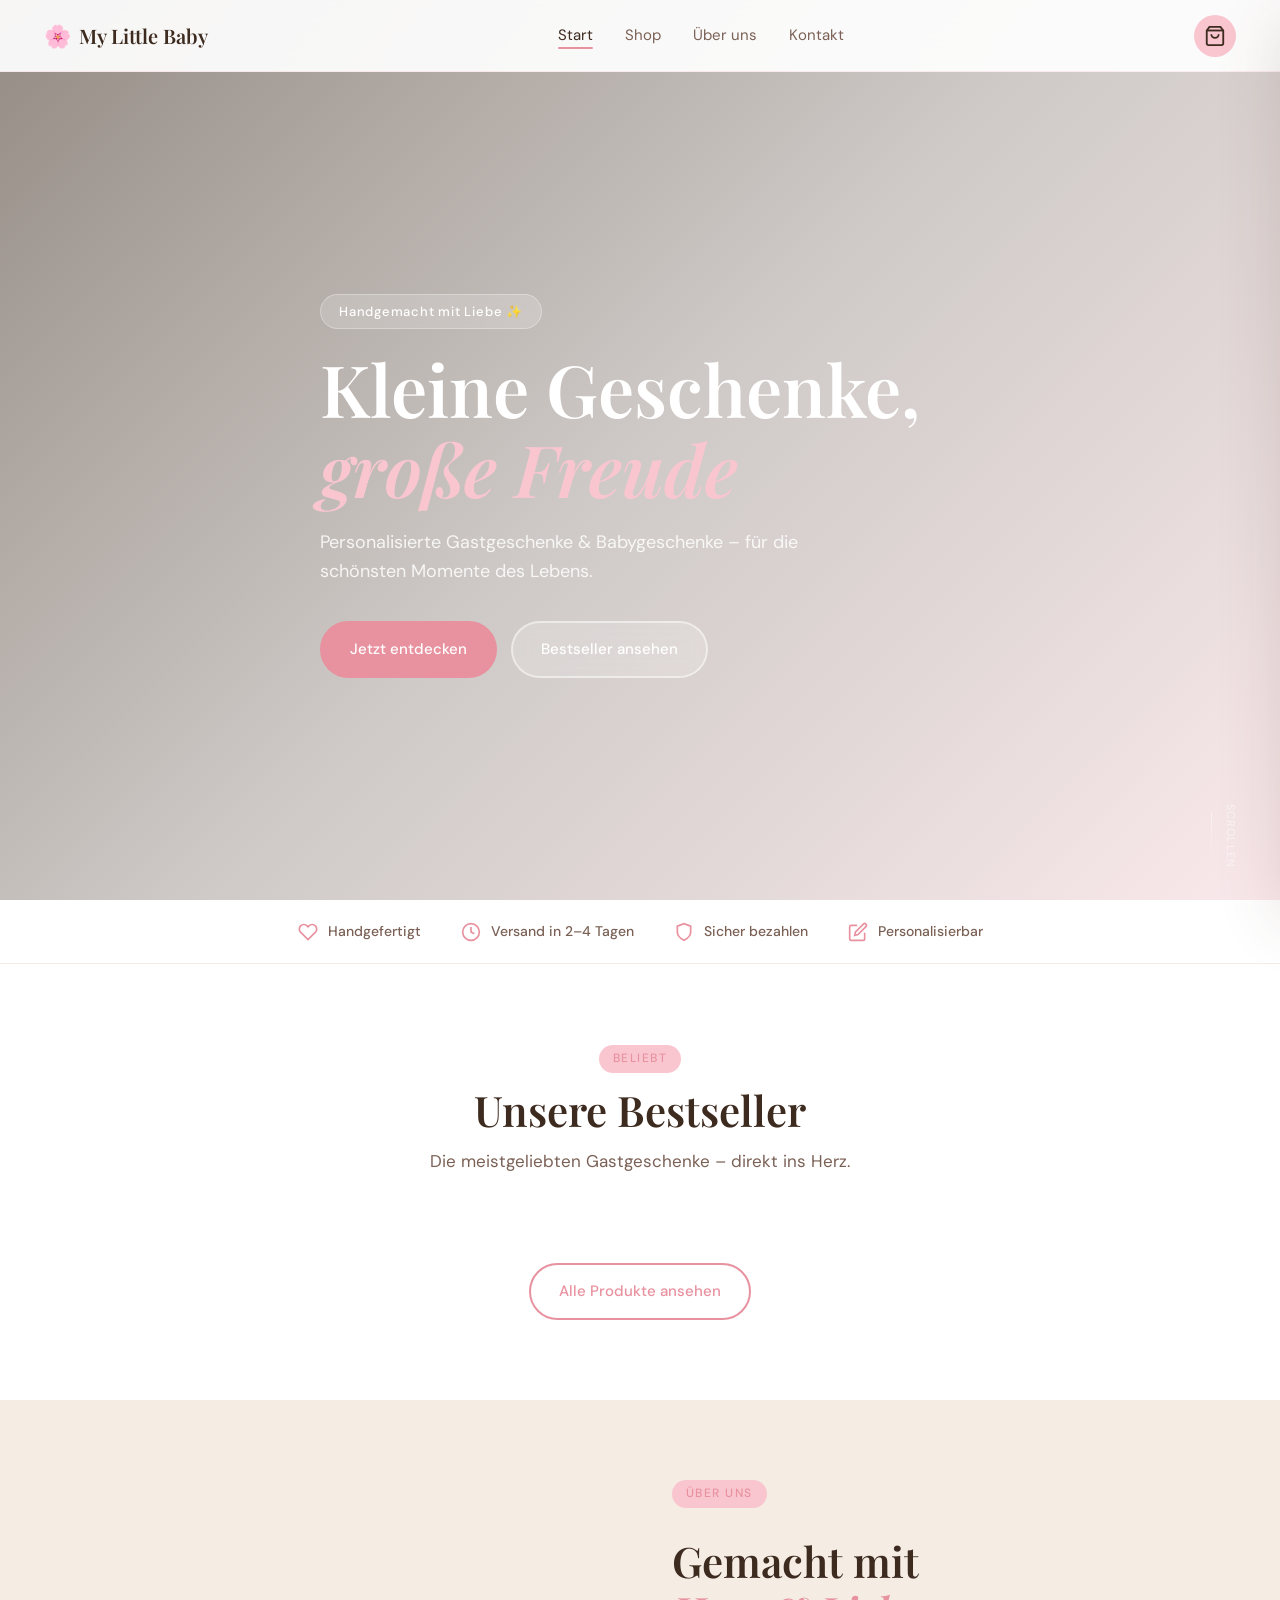
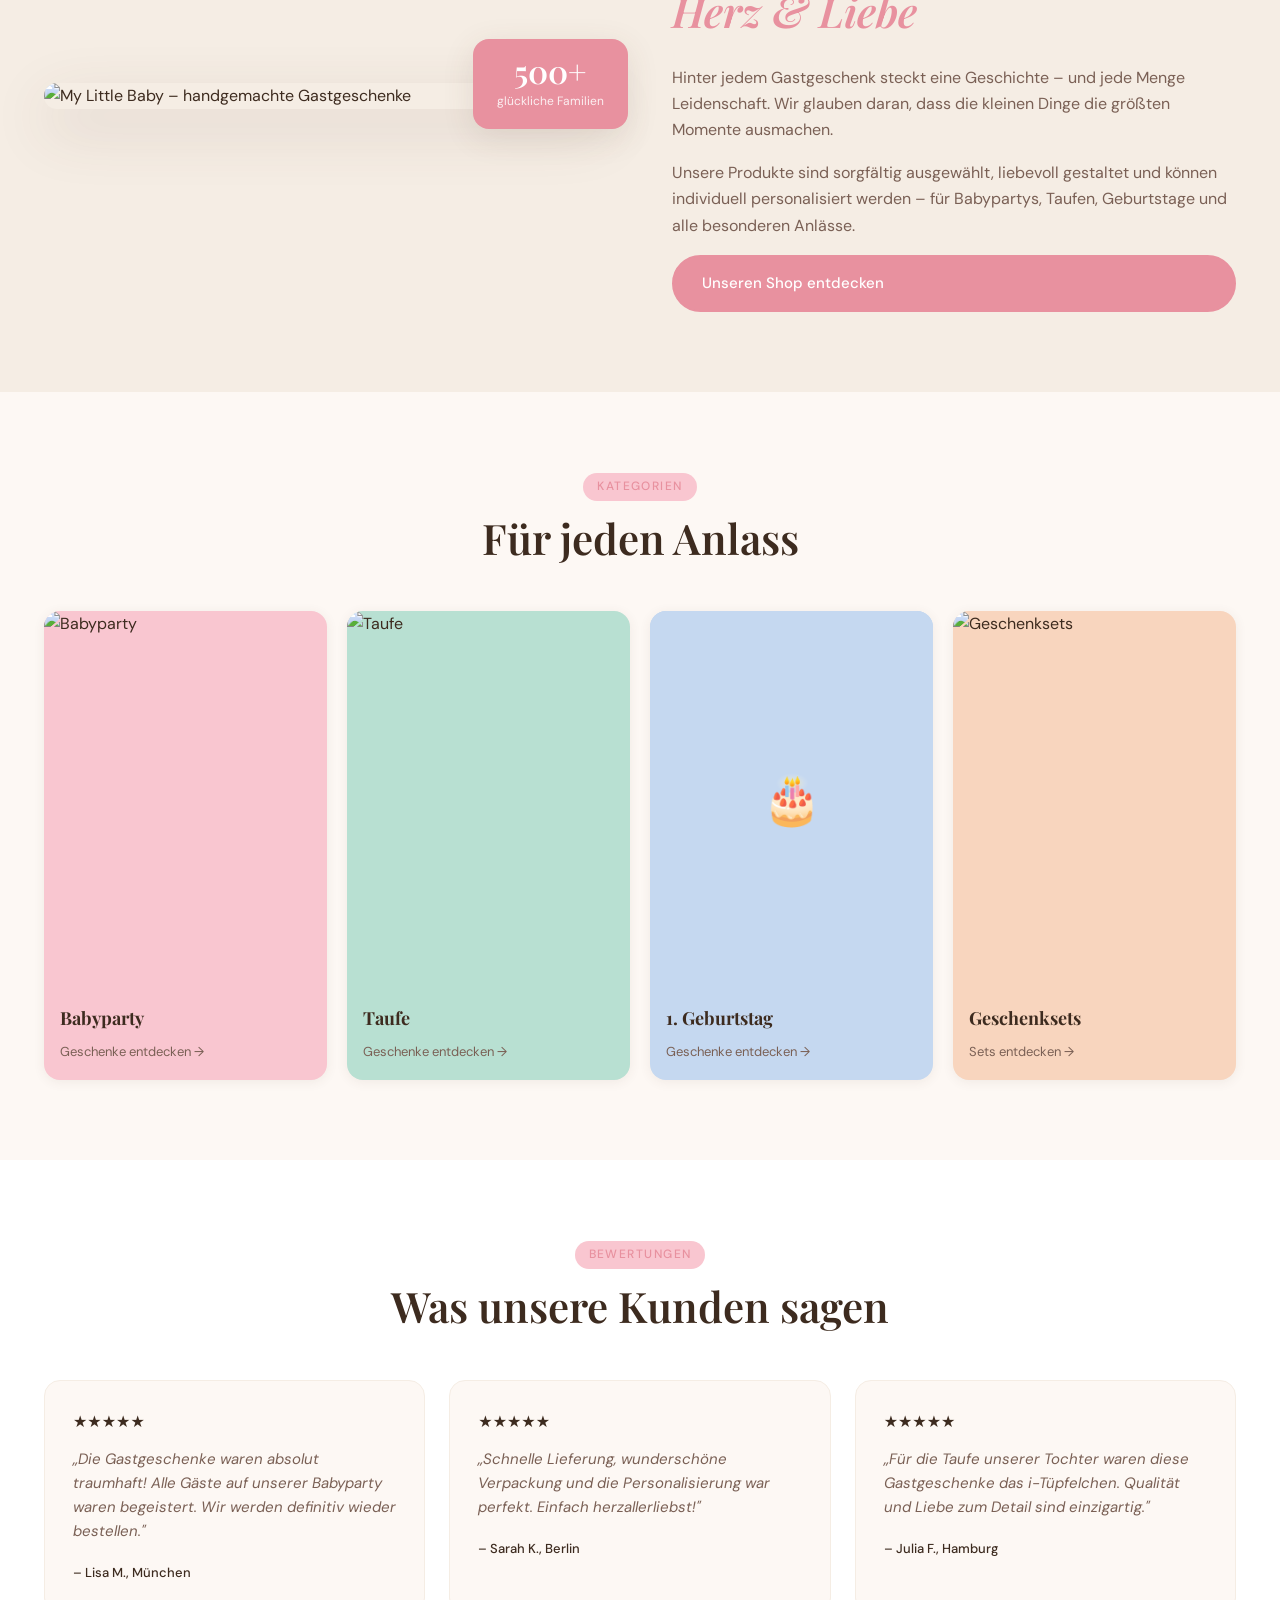
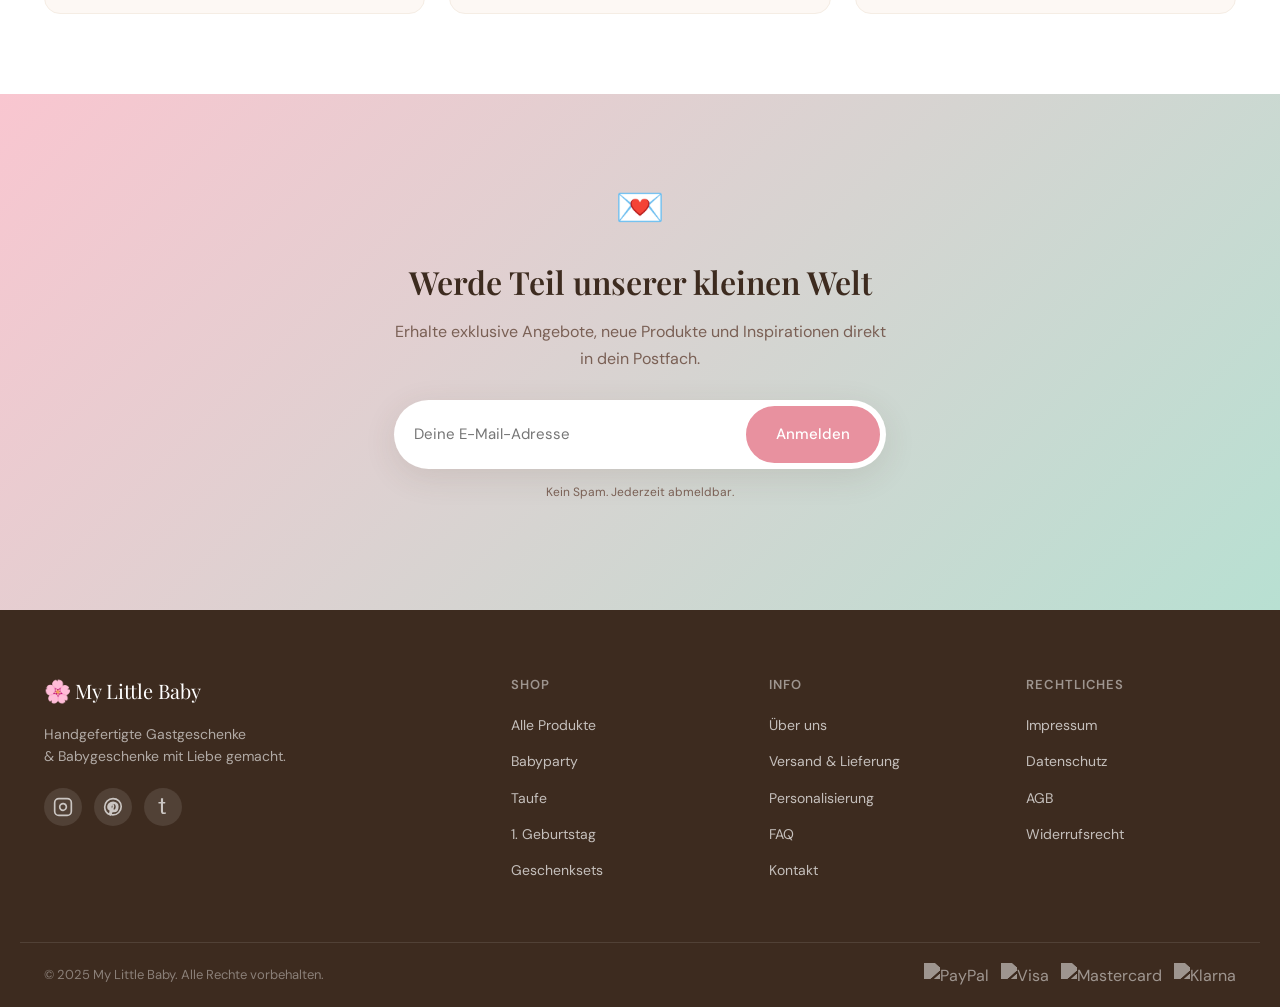
==== index.html @ 3c5654cd "feat: launch My Little Baby online shop Complete multi-page baby gift shop with pastel CI (Rosa/Mint" ====
<!DOCTYPE html>
<html lang="de">
<head>
  <meta charset="UTF-8" />
  <meta name="viewport" content="width=device-width, initial-scale=1.0" />
  <title>My Little Baby – Gastgeschenke & Babygeschenke</title>
  <meta name="description" content="Handgefertigte Gastgeschenke & Babygeschenke bei My Little Baby. Personalisierbar, liebevoll verpackt." />
  <link rel="preconnect" href="https://fonts.googleapis.com" />
  <link rel="preconnect" href="https://fonts.gstatic.com" crossorigin />
  <link href="https://fonts.googleapis.com/css2?family=Playfair+Display:ital,wght@0,400;0,600;1,400&family=DM+Sans:wght@300;400;500&display=swap" rel="stylesheet" />
  <link rel="stylesheet" href="css/style.css" />
</head>
<body>

  <!-- ─── NAVIGATION ─── -->
  <header class="site-header" id="site-header">
    <nav class="nav container">
      <a href="index.html" class="nav__logo">
        <span class="logo-icon">🌸</span>
        <span class="logo-text">My Little Baby</span>
      </a>
      <ul class="nav__links">
        <li><a href="index.html" class="nav__link active">Start</a></li>
        <li><a href="shop.html" class="nav__link">Shop</a></li>
        <li><a href="#ueber-uns" class="nav__link">Über uns</a></li>
        <li><a href="#kontakt" class="nav__link">Kontakt</a></li>
      </ul>
      <div class="nav__actions">
        <button class="btn-cart" id="cartBtn" aria-label="Warenkorb">
          <svg width="22" height="22" viewBox="0 0 24 24" fill="none" stroke="currentColor" stroke-width="2">
            <path d="M6 2L3 6v14a2 2 0 002 2h14a2 2 0 002-2V6l-3-4z"/>
            <line x1="3" y1="6" x2="21" y2="6"/>
            <path d="M16 10a4 4 0 01-8 0"/>
          </svg>
          <span class="cart-count" id="cartCount">0</span>
        </button>
        <button class="nav__toggle" id="navToggle" aria-label="Menü">
          <span></span><span></span><span></span>
        </button>
      </div>
    </nav>
  </header>

  <!-- ─── HERO ─── -->
  <section class="hero">
    <div class="hero__media">
      <video class="hero__video" id="heroVideo" autoplay muted loop playsinline poster="https://d8j0ntlcm91z4.cloudfront.net/user_37kumjbFc2lwdOwUfr0sGRm1URr/hf_20260512_000602_1af22648-3900-4123-a083-c87209ddbd98.png">
        <!-- Hero-Video (Seedance 2.0) – wird nach Fertigstellung hier eingetragen -->
        <source src="images/hero.mp4" type="video/mp4" />
      </video>
      <div class="hero__overlay"></div>
    </div>
    <div class="hero__content container">
      <span class="hero__tag">Handgemacht mit Liebe ✨</span>
      <h1 class="hero__title">Kleine Geschenke,<br /><em>große Freude</em></h1>
      <p class="hero__sub">Personalisierte Gastgeschenke & Babygeschenke – für die schönsten Momente des Lebens.</p>
      <div class="hero__cta">
        <a href="shop.html" class="btn btn--primary">Jetzt entdecken</a>
        <a href="#bestseller" class="btn btn--ghost">Bestseller ansehen</a>
      </div>
    </div>
    <div class="hero__scroll" aria-hidden="true">
      <span>Scrollen</span>
      <div class="hero__scroll-line"></div>
    </div>
  </section>

  <!-- ─── TRUST BAR ─── -->
  <section class="trust-bar">
    <div class="container trust-bar__inner">
      <div class="trust-item">
        <svg width="20" height="20" viewBox="0 0 24 24" fill="none" stroke="currentColor" stroke-width="2"><path d="M20.84 4.61a5.5 5.5 0 00-7.78 0L12 5.67l-1.06-1.06a5.5 5.5 0 00-7.78 7.78l1.06 1.06L12 21.23l7.78-7.78 1.06-1.06a5.5 5.5 0 000-7.78z"/></svg>
        <span>Handgefertigt</span>
      </div>
      <div class="trust-item">
        <svg width="20" height="20" viewBox="0 0 24 24" fill="none" stroke="currentColor" stroke-width="2"><circle cx="12" cy="12" r="10"/><polyline points="12 6 12 12 16 14"/></svg>
        <span>Versand in 2–4 Tagen</span>
      </div>
      <div class="trust-item">
        <svg width="20" height="20" viewBox="0 0 24 24" fill="none" stroke="currentColor" stroke-width="2"><path d="M12 22s8-4 8-10V5l-8-3-8 3v7c0 6 8 10 8 10z"/></svg>
        <span>Sicher bezahlen</span>
      </div>
      <div class="trust-item">
        <svg width="20" height="20" viewBox="0 0 24 24" fill="none" stroke="currentColor" stroke-width="2"><path d="M11 4H4a2 2 0 00-2 2v14a2 2 0 002 2h14a2 2 0 002-2v-7"/><path d="M18.5 2.5a2.121 2.121 0 013 3L12 15l-4 1 1-4 9.5-9.5z"/></svg>
        <span>Personalisierbar</span>
      </div>
    </div>
  </section>

  <!-- ─── BESTSELLER ─── -->
  <section class="section" id="bestseller">
    <div class="container">
      <div class="section__head">
        <span class="section__tag">Beliebt</span>
        <h2 class="section__title">Unsere Bestseller</h2>
        <p class="section__sub">Die meistgeliebten Gastgeschenke – direkt ins Herz.</p>
      </div>
      <div class="product-grid" id="bestsellerGrid">
        <!-- JS-rendered -->
      </div>
      <div class="section__cta">
        <a href="shop.html" class="btn btn--outline">Alle Produkte ansehen</a>
      </div>
    </div>
  </section>

  <!-- ─── BRAND STORY ─── -->
  <section class="brand-story">
    <div class="container brand-story__inner">
      <div class="brand-story__image">
        <img src="https://d8j0ntlcm91z4.cloudfront.net/user_37kumjbFc2lwdOwUfr0sGRm1URr/hf_20260512_000604_fd99da87-f490-4d36-ad5c-40144f1b8e12.png" alt="My Little Baby – handgemachte Gastgeschenke" loading="lazy" />
        <div class="brand-story__badge">
          <span class="badge-num">500+</span>
          <span class="badge-label">glückliche Familien</span>
        </div>
      </div>
      <div class="brand-story__text" id="ueber-uns">
        <span class="section__tag">Über uns</span>
        <h2 class="section__title">Gemacht mit<br /><em>Herz & Liebe</em></h2>
        <p>Hinter jedem Gastgeschenk steckt eine Geschichte – und jede Menge Leidenschaft. Wir glauben daran, dass die kleinen Dinge die größten Momente ausmachen.</p>
        <p>Unsere Produkte sind sorgfältig ausgewählt, liebevoll gestaltet und können individuell personalisiert werden – für Babypartys, Taufen, Geburtstage und alle besonderen Anlässe.</p>
        <a href="shop.html" class="btn btn--primary">Unseren Shop entdecken</a>
      </div>
    </div>
  </section>

  <!-- ─── KATEGORIEN ─── -->
  <section class="section section--light">
    <div class="container">
      <div class="section__head">
        <span class="section__tag">Kategorien</span>
        <h2 class="section__title">Für jeden Anlass</h2>
      </div>
      <div class="category-grid">
        <a href="shop.html?cat=babyparty" class="category-card category-card--pink">
          <div class="category-card__img"><img src="https://d8j0ntlcm91z4.cloudfront.net/user_37kumjbFc2lwdOwUfr0sGRm1URr/hf_20260512_000821_4244b566-cb2d-4dc2-9ccb-f7157bee53c3.png" alt="Babyparty" loading="lazy" /></div>
          <div class="category-card__body">
            <h3>Babyparty</h3>
            <span>Geschenke entdecken →</span>
          </div>
        </a>
        <a href="shop.html?cat=taufe" class="category-card category-card--mint">
          <div class="category-card__img"><img src="https://d8j0ntlcm91z4.cloudfront.net/user_37kumjbFc2lwdOwUfr0sGRm1URr/hf_20260512_000824_7e8878d3-cdc7-4904-9c55-77a0c204a2a2.png" alt="Taufe" loading="lazy" /></div>
          <div class="category-card__body">
            <h3>Taufe</h3>
            <span>Geschenke entdecken →</span>
          </div>
        </a>
        <a href="shop.html?cat=geburtstag" class="category-card category-card--blue">
          <!-- cat-geburtstag image pending – will be updated -->
          <div class="category-card__img" style="background:var(--blue);display:flex;align-items:center;justify-content:center;font-size:48px;">🎂</div>
          <div class="category-card__body">
            <h3>1. Geburtstag</h3>
            <span>Geschenke entdecken →</span>
          </div>
        </a>
        <a href="shop.html?cat=sets" class="category-card category-card--peach">
          <div class="category-card__img"><img src="https://d8j0ntlcm91z4.cloudfront.net/user_37kumjbFc2lwdOwUfr0sGRm1URr/hf_20260512_000833_cb2ffaf8-6474-4ef6-b6cf-a854ce11c1ca.png" alt="Geschenksets" loading="lazy" /></div>
          <div class="category-card__body">
            <h3>Geschenksets</h3>
            <span>Sets entdecken →</span>
          </div>
        </a>
      </div>
    </div>
  </section>

  <!-- ─── TESTIMONIALS ─── -->
  <section class="section">
    <div class="container">
      <div class="section__head">
        <span class="section__tag">Bewertungen</span>
        <h2 class="section__title">Was unsere Kunden sagen</h2>
      </div>
      <div class="testimonial-grid">
        <div class="testimonial">
          <div class="testimonial__stars">★★★★★</div>
          <p>„Die Gastgeschenke waren absolut traumhaft! Alle Gäste auf unserer Babyparty waren begeistert. Wir werden definitiv wieder bestellen."</p>
          <span class="testimonial__author">– Lisa M., München</span>
        </div>
        <div class="testimonial">
          <div class="testimonial__stars">★★★★★</div>
          <p>„Schnelle Lieferung, wunderschöne Verpackung und die Personalisierung war perfekt. Einfach herzallerliebst!"</p>
          <span class="testimonial__author">– Sarah K., Berlin</span>
        </div>
        <div class="testimonial">
          <div class="testimonial__stars">★★★★★</div>
          <p>„Für die Taufe unserer Tochter waren diese Gastgeschenke das i-Tüpfelchen. Qualität und Liebe zum Detail sind einzigartig."</p>
          <span class="testimonial__author">– Julia F., Hamburg</span>
        </div>
      </div>
    </div>
  </section>

  <!-- ─── NEWSLETTER ─── -->
  <section class="newsletter">
    <div class="container newsletter__inner">
      <div class="newsletter__icon">💌</div>
      <h2>Werde Teil unserer kleinen Welt</h2>
      <p>Erhalte exklusive Angebote, neue Produkte und Inspirationen direkt in dein Postfach.</p>
      <form class="newsletter__form" id="newsletterForm">
        <input type="email" placeholder="Deine E-Mail-Adresse" required aria-label="E-Mail-Adresse" />
        <button type="submit" class="btn btn--primary">Anmelden</button>
      </form>
      <p class="newsletter__hint">Kein Spam. Jederzeit abmeldbar.</p>
    </div>
  </section>

  <!-- ─── FOOTER ─── -->
  <footer class="footer" id="kontakt">
    <div class="container footer__inner">
      <div class="footer__brand">
        <span class="logo-icon">🌸</span>
        <span class="logo-text">My Little Baby</span>
        <p>Handgefertigte Gastgeschenke<br />& Babygeschenke mit Liebe gemacht.</p>
        <div class="footer__social">
          <a href="#" aria-label="Instagram">
            <svg width="20" height="20" viewBox="0 0 24 24" fill="none" stroke="currentColor" stroke-width="2"><rect x="2" y="2" width="20" height="20" rx="5" ry="5"/><path d="M16 11.37A4 4 0 1112.63 8 4 4 0 0116 11.37z"/><line x1="17.5" y1="6.5" x2="17.51" y2="6.5"/></svg>
          </a>
          <a href="#" aria-label="Pinterest">
            <svg width="20" height="20" viewBox="0 0 24 24" fill="none" stroke="currentColor" stroke-width="2"><path d="M12 2C6.48 2 2 6.48 2 12c0 4.24 2.65 7.86 6.39 9.29-.09-.78-.17-1.98.04-2.83.18-.77 1.22-5.17 1.22-5.17s-.31-.62-.31-1.54c0-1.44.84-2.52 1.88-2.52.89 0 1.32.67 1.32 1.47 0 .89-.57 2.23-.86 3.47-.24 1.03.51 1.88 1.52 1.88 1.82 0 3.04-2.33 3.04-5.09 0-2.09-1.41-3.66-3.95-3.66-2.88 0-4.68 2.15-4.68 4.57 0 .83.24 1.41.62 1.87.17.2.2.28.13.52-.04.17-.14.58-.18.74-.06.24-.24.33-.44.24-1.23-.5-1.81-1.85-1.81-3.37 0-2.5 2.1-5.51 6.26-5.51 3.35 0 5.56 2.43 5.56 5.04 0 3.45-1.92 6.03-4.75 6.03-.95 0-1.84-.51-2.14-1.09l-.59 2.27c-.21.82-.78 1.85-1.16 2.48.87.27 1.8.42 2.76.42 5.52 0 10-4.48 10-10S17.52 2 12 2z"/></svg>
          </a>
          <a href="#" aria-label="Etsy">
            <svg width="20" height="20" viewBox="0 0 24 24" fill="currentColor"><path d="M9.6 1.6C9.6 1.6 9.5 3.2 9.5 5V6H8.3c-.7 0-1.3.1-1.5.1l-.3.1v1.4l.3.1c.2 0 .8.1 1.5.1H9.5v7.1c0 2 .1 2.9.2 3.3.4 1.5 1.4 2.2 3 2.2.8 0 1.5-.1 2.3-.4l.6-.2-.2-1.4-.6.1c-.5.1-1 .2-1.3.2-.5 0-.9-.1-1.1-.4-.3-.3-.4-.8-.4-2.2V8.8l.1-1.1h2.3l.2-.1.2-1.4-.2-.1h-2.5V5c0-1.8 0-3.3.1-3.4l.1-.2H9.6v.2z"/></svg>
          </a>
        </div>
      </div>
      <div class="footer__links">
        <h4>Shop</h4>
        <ul>
          <li><a href="shop.html">Alle Produkte</a></li>
          <li><a href="shop.html?cat=babyparty">Babyparty</a></li>
          <li><a href="shop.html?cat=taufe">Taufe</a></li>
          <li><a href="shop.html?cat=geburtstag">1. Geburtstag</a></li>
          <li><a href="shop.html?cat=sets">Geschenksets</a></li>
        </ul>
      </div>
      <div class="footer__links">
        <h4>Info</h4>
        <ul>
          <li><a href="#ueber-uns">Über uns</a></li>
          <li><a href="#">Versand & Lieferung</a></li>
          <li><a href="#">Personalisierung</a></li>
          <li><a href="#">FAQ</a></li>
          <li><a href="#">Kontakt</a></li>
        </ul>
      </div>
      <div class="footer__links">
        <h4>Rechtliches</h4>
        <ul>
          <li><a href="#">Impressum</a></li>
          <li><a href="#">Datenschutz</a></li>
          <li><a href="#">AGB</a></li>
          <li><a href="#">Widerrufsrecht</a></li>
        </ul>
      </div>
    </div>
    <div class="footer__bottom">
      <div class="container">
        <p>© 2025 My Little Baby. Alle Rechte vorbehalten.</p>
        <div class="footer__pay">
          <img src="images/pay-paypal.svg" alt="PayPal" />
          <img src="images/pay-visa.svg" alt="Visa" />
          <img src="images/pay-mc.svg" alt="Mastercard" />
          <img src="images/pay-klarna.svg" alt="Klarna" />
        </div>
      </div>
    </div>
  </footer>

  <!-- ─── CART DRAWER ─── -->
  <div class="cart-overlay" id="cartOverlay"></div>
  <aside class="cart-drawer" id="cartDrawer">
    <div class="cart-drawer__head">
      <h3>Dein Warenkorb</h3>
      <button class="cart-drawer__close" id="cartClose">✕</button>
    </div>
    <div class="cart-drawer__items" id="cartItems"></div>
    <div class="cart-drawer__foot">
      <div class="cart-total">
        <span>Gesamt</span>
        <span id="cartTotal">0,00 €</span>
      </div>
      <p class="cart-shipping">Versandkosten werden im Checkout berechnet</p>
      <a href="checkout.html" class="btn btn--primary btn--full" id="checkoutBtn">Zur Kasse →</a>
      <button class="btn btn--ghost btn--full" id="continueBtn">Weiter einkaufen</button>
    </div>
  </aside>

  <!-- ─── TOAST ─── -->
  <div class="toast" id="toast"></div>

  <script src="js/products.js"></script>
  <script src="js/cart.js"></script>
  <script src="js/main.js"></script>
</body>
</html>
---- css/style.css ----
/* ══════════════════════════════════════════════
   My Little Baby – Stylesheet
   CI: Pastell & Verspielt (Rosa, Mintgrün, Hellblau)
   ══════════════════════════════════════════════ */

/* ─── TOKENS ─── */
:root {
  --pink:       #F9C6D0;
  --pink-dark:  #E8919F;
  --mint:       #B8E0D2;
  --mint-dark:  #7DC4AE;
  --blue:       #C5D8F0;
  --blue-dark:  #85AEDD;
  --peach:      #F8D5BE;
  --peach-dark: #E8A87C;
  --cream:      #FDF8F4;
  --beige:      #F5EDE4;
  --brown:      #5C4033;
  --text:       #3D2B1F;
  --text-light: #7A6055;
  --white:      #FFFFFF;
  --shadow-sm:  0 2px 12px rgba(92,64,51,.08);
  --shadow-md:  0 8px 32px rgba(92,64,51,.12);
  --shadow-lg:  0 20px 60px rgba(92,64,51,.16);
  --radius-sm:  8px;
  --radius-md:  16px;
  --radius-lg:  24px;
  --radius-xl:  40px;
  --transition: .3s cubic-bezier(.4,0,.2,1);
  --font-serif: 'Playfair Display', Georgia, serif;
  --font-sans:  'DM Sans', system-ui, sans-serif;
  --max-w:      1240px;
  --header-h:   72px;
}

/* ─── RESET ─── */
*, *::before, *::after { box-sizing: border-box; margin: 0; padding: 0; }
html { scroll-behavior: smooth; }
body {
  font-family: var(--font-sans);
  font-size: 16px;
  line-height: 1.65;
  color: var(--text);
  background: var(--white);
  overflow-x: hidden;
}
img, video { max-width: 100%; height: auto; display: block; }
a { color: inherit; text-decoration: none; }
ul { list-style: none; }
button { cursor: pointer; border: none; background: none; font: inherit; }

/* ─── UTILITIES ─── */
.container { width: 100%; max-width: var(--max-w); margin: 0 auto; padding: 0 24px; }
.section { padding: 80px 0; }
.section--light { background: var(--cream); }

.section__head { text-align: center; margin-bottom: 48px; }
.section__tag {
  display: inline-block;
  font-size: 12px;
  font-weight: 500;
  letter-spacing: .12em;
  text-transform: uppercase;
  color: var(--pink-dark);
  background: var(--pink);
  padding: 4px 14px;
  border-radius: 999px;
  margin-bottom: 12px;
}
.section__title {
  font-family: var(--font-serif);
  font-size: clamp(28px, 4vw, 42px);
  font-weight: 600;
  color: var(--text);
  line-height: 1.2;
  margin-bottom: 12px;
}
.section__title em { font-style: italic; color: var(--pink-dark); }
.section__sub { color: var(--text-light); font-size: 17px; max-width: 480px; margin: 0 auto; }
.section__cta { text-align: center; margin-top: 40px; }

/* ─── BUTTONS ─── */
.btn {
  display: inline-flex;
  align-items: center;
  gap: 8px;
  padding: 14px 28px;
  border-radius: 999px;
  font-size: 15px;
  font-weight: 500;
  font-family: var(--font-sans);
  transition: var(--transition);
  cursor: pointer;
  border: 2px solid transparent;
  white-space: nowrap;
}
.btn--primary {
  background: var(--pink-dark);
  color: var(--white);
  border-color: var(--pink-dark);
}
.btn--primary:hover { background: #d47884; border-color: #d47884; transform: translateY(-2px); box-shadow: var(--shadow-md); }
.btn--ghost {
  background: rgba(255,255,255,.18);
  color: var(--white);
  border-color: rgba(255,255,255,.5);
  backdrop-filter: blur(8px);
}
.btn--ghost:hover { background: rgba(255,255,255,.28); }
.btn--outline {
  background: transparent;
  color: var(--pink-dark);
  border-color: var(--pink-dark);
}
.btn--outline:hover { background: var(--pink); }
.btn--full { width: 100%; justify-content: center; }

/* ─── HEADER / NAV ─── */
.site-header {
  position: fixed;
  top: 0; left: 0; right: 0;
  z-index: 100;
  height: var(--header-h);
  background: rgba(255,255,255,.92);
  backdrop-filter: blur(16px);
  border-bottom: 1px solid rgba(249,198,208,.3);
  transition: box-shadow var(--transition);
}
.site-header.scrolled { box-shadow: var(--shadow-sm); }

.nav {
  height: 100%;
  display: flex;
  align-items: center;
  justify-content: space-between;
  gap: 24px;
}
.nav__logo {
  display: flex;
  align-items: center;
  gap: 8px;
  font-family: var(--font-serif);
  font-size: 20px;
  font-weight: 600;
  color: var(--text);
}
.logo-icon { font-size: 22px; }

.nav__links {
  display: flex;
  align-items: center;
  gap: 32px;
}
.nav__link {
  font-size: 15px;
  font-weight: 400;
  color: var(--text-light);
  transition: color var(--transition);
  position: relative;
}
.nav__link::after {
  content: '';
  position: absolute;
  bottom: -4px; left: 0;
  width: 0; height: 2px;
  background: var(--pink-dark);
  border-radius: 2px;
  transition: width var(--transition);
}
.nav__link:hover, .nav__link.active { color: var(--text); }
.nav__link:hover::after, .nav__link.active::after { width: 100%; }

.nav__actions { display: flex; align-items: center; gap: 16px; }

.btn-cart {
  position: relative;
  width: 42px; height: 42px;
  display: flex; align-items: center; justify-content: center;
  border-radius: 50%;
  background: var(--pink);
  color: var(--text);
  transition: var(--transition);
}
.btn-cart:hover { background: var(--pink-dark); color: var(--white); }
.cart-count {
  position: absolute;
  top: -4px; right: -4px;
  width: 18px; height: 18px;
  font-size: 10px;
  font-weight: 700;
  background: var(--text);
  color: var(--white);
  border-radius: 50%;
  display: flex; align-items: center; justify-content: center;
  opacity: 0;
  transform: scale(0);
  transition: var(--transition);
}
.cart-count.visible { opacity: 1; transform: scale(1); }

.nav__toggle {
  display: none;
  flex-direction: column;
  gap: 5px;
  width: 28px;
}
.nav__toggle span {
  display: block;
  height: 2px;
  background: var(--text);
  border-radius: 2px;
  transition: var(--transition);
}

/* ─── HERO ─── */
.hero {
  position: relative;
  min-height: 100svh;
  display: flex;
  align-items: center;
  padding-top: var(--header-h);
  overflow: hidden;
}
.hero__media {
  position: absolute;
  inset: 0;
}
.hero__video {
  width: 100%; height: 100%;
  object-fit: cover;
  object-position: center;
}
.hero__overlay {
  position: absolute;
  inset: 0;
  background: linear-gradient(135deg,
    rgba(61,43,31,.55) 0%,
    rgba(61,43,31,.25) 50%,
    rgba(232,145,159,.2) 100%);
}
.hero__content {
  position: relative;
  z-index: 2;
  max-width: 640px;
  color: var(--white);
  padding: 60px 0;
}
.hero__tag {
  display: inline-block;
  background: rgba(255,255,255,.18);
  backdrop-filter: blur(12px);
  border: 1px solid rgba(255,255,255,.3);
  border-radius: 999px;
  padding: 6px 18px;
  font-size: 13px;
  font-weight: 500;
  letter-spacing: .06em;
  margin-bottom: 20px;
}
.hero__title {
  font-family: var(--font-serif);
  font-size: clamp(40px, 6vw, 72px);
  font-weight: 600;
  line-height: 1.1;
  margin-bottom: 20px;
}
.hero__title em { font-style: italic; color: var(--pink); }
.hero__sub {
  font-size: 18px;
  line-height: 1.6;
  color: rgba(255,255,255,.85);
  margin-bottom: 36px;
  max-width: 480px;
}
.hero__cta { display: flex; gap: 14px; flex-wrap: wrap; }

.hero__scroll {
  position: absolute;
  bottom: 32px; right: 40px;
  z-index: 2;
  display: flex;
  flex-direction: column;
  align-items: center;
  gap: 10px;
  color: rgba(255,255,255,.6);
  font-size: 11px;
  letter-spacing: .1em;
  text-transform: uppercase;
  writing-mode: vertical-rl;
}
.hero__scroll-line {
  width: 1px;
  height: 48px;
  background: linear-gradient(to bottom, rgba(255,255,255,.5), transparent);
}

/* ─── TRUST BAR ─── */
.trust-bar {
  background: var(--white);
  border-bottom: 1px solid var(--beige);
}
.trust-bar__inner {
  display: flex;
  align-items: center;
  justify-content: center;
  gap: 40px;
  padding: 20px 24px;
  flex-wrap: wrap;
}
.trust-item {
  display: flex;
  align-items: center;
  gap: 10px;
  font-size: 14px;
  font-weight: 500;
  color: var(--text-light);
}
.trust-item svg { color: var(--pink-dark); flex-shrink: 0; }

/* ─── PRODUCT GRID ─── */
.product-grid {
  display: grid;
  grid-template-columns: repeat(auto-fill, minmax(260px, 1fr));
  gap: 28px;
}

.product-card {
  background: var(--white);
  border-radius: var(--radius-md);
  overflow: hidden;
  box-shadow: var(--shadow-sm);
  transition: var(--transition);
  display: flex;
  flex-direction: column;
  cursor: pointer;
}
.product-card:hover { transform: translateY(-6px); box-shadow: var(--shadow-md); }

.product-card__img {
  position: relative;
  aspect-ratio: 1;
  overflow: hidden;
  background: var(--beige);
}
.product-card__img img {
  width: 100%; height: 100%;
  object-fit: cover;
  transition: transform .5s ease;
}
.product-card:hover .product-card__img img { transform: scale(1.06); }

.product-card__badge {
  position: absolute;
  top: 12px; left: 12px;
  background: var(--pink-dark);
  color: var(--white);
  font-size: 11px;
  font-weight: 600;
  padding: 3px 10px;
  border-radius: 999px;
}
.product-card__wish {
  position: absolute;
  top: 10px; right: 10px;
  width: 34px; height: 34px;
  background: white;
  border-radius: 50%;
  display: flex; align-items: center; justify-content: center;
  font-size: 16px;
  box-shadow: var(--shadow-sm);
  transition: var(--transition);
  opacity: 0;
}
.product-card:hover .product-card__wish { opacity: 1; }
.product-card__wish.active { opacity: 1; }

.product-card__body {
  padding: 18px 20px;
  flex: 1;
  display: flex;
  flex-direction: column;
}
.product-card__cat {
  font-size: 11px;
  font-weight: 500;
  text-transform: uppercase;
  letter-spacing: .1em;
  color: var(--pink-dark);
  margin-bottom: 4px;
}
.product-card__name {
  font-family: var(--font-serif);
  font-size: 17px;
  font-weight: 600;
  color: var(--text);
  margin-bottom: 6px;
  line-height: 1.3;
}
.product-card__stars { font-size: 12px; color: #f59e0b; margin-bottom: 4px; }
.product-card__stars span { color: var(--text-light); font-size: 11px; margin-left: 4px; }
.product-card__foot {
  display: flex;
  align-items: center;
  justify-content: space-between;
  margin-top: auto;
  padding-top: 12px;
  border-top: 1px solid var(--beige);
}
.product-card__price {
  font-family: var(--font-serif);
  font-size: 19px;
  font-weight: 600;
  color: var(--text);
}
.product-card__price .old { font-size: 13px; color: var(--text-light); text-decoration: line-through; margin-right: 6px; font-weight: 400; font-family: var(--font-sans); }

.btn-add {
  width: 36px; height: 36px;
  border-radius: 50%;
  background: var(--pink);
  color: var(--text);
  display: flex; align-items: center; justify-content: center;
  font-size: 20px;
  transition: var(--transition);
  line-height: 1;
}
.btn-add:hover { background: var(--pink-dark); color: var(--white); }

/* ─── BRAND STORY ─── */
.brand-story { padding: 80px 0; background: var(--beige); }
.brand-story__inner {
  display: grid;
  grid-template-columns: 1fr 1fr;
  gap: 64px;
  align-items: center;
}
.brand-story__image {
  position: relative;
  border-radius: var(--radius-lg);
  overflow: visible;
}
.brand-story__image img {
  width: 100%;
  border-radius: var(--radius-lg);
  box-shadow: var(--shadow-lg);
}
.brand-story__badge {
  position: absolute;
  bottom: -20px; right: -20px;
  background: var(--pink-dark);
  color: var(--white);
  border-radius: var(--radius-md);
  padding: 16px 24px;
  text-align: center;
  box-shadow: var(--shadow-md);
}
.badge-num {
  display: block;
  font-family: var(--font-serif);
  font-size: 32px;
  font-weight: 600;
  line-height: 1;
}
.badge-label { font-size: 12px; opacity: .85; }
.brand-story__text { display: flex; flex-direction: column; gap: 16px; }
.brand-story__text .section__title { text-align: left; }
.brand-story__text .section__tag { align-self: flex-start; }
.brand-story__text p { color: var(--text-light); }

/* ─── CATEGORIES ─── */
.category-grid {
  display: grid;
  grid-template-columns: repeat(4, 1fr);
  gap: 20px;
}
.category-card {
  border-radius: var(--radius-md);
  overflow: hidden;
  position: relative;
  display: flex;
  flex-direction: column;
  transition: var(--transition);
  box-shadow: var(--shadow-sm);
  text-decoration: none;
}
.category-card:hover { transform: translateY(-4px); box-shadow: var(--shadow-md); }
.category-card__img { aspect-ratio: 3/4; overflow: hidden; }
.category-card__img img { width: 100%; height: 100%; object-fit: cover; transition: transform .5s ease; }
.category-card:hover .category-card__img img { transform: scale(1.06); }
.category-card__body {
  padding: 16px;
  color: var(--text);
}
.category-card__body h3 { font-family: var(--font-serif); font-size: 18px; margin-bottom: 4px; }
.category-card__body span { font-size: 13px; color: var(--text-light); }
.category-card--pink { background: var(--pink); }
.category-card--mint { background: var(--mint); }
.category-card--blue { background: var(--blue); }
.category-card--peach { background: var(--peach); }

/* ─── TESTIMONIALS ─── */
.testimonial-grid {
  display: grid;
  grid-template-columns: repeat(3, 1fr);
  gap: 24px;
}
.testimonial {
  background: var(--cream);
  border-radius: var(--radius-md);
  padding: 28px;
  border: 1px solid var(--beige);
}
.testimonial__stars { font-size: 16px; margin-bottom: 12px; }
.testimonial p { color: var(--text-light); font-size: 15px; line-height: 1.6; margin-bottom: 16px; font-style: italic; }
.testimonial__author { font-size: 13px; font-weight: 500; color: var(--text); }

/* ─── NEWSLETTER ─── */
.newsletter {
  background: linear-gradient(135deg, var(--pink) 0%, var(--mint) 100%);
  padding: 80px 0;
}
.newsletter__inner {
  text-align: center;
  max-width: 540px;
  margin: 0 auto;
}
.newsletter__icon { font-size: 40px; margin-bottom: 16px; }
.newsletter h2 {
  font-family: var(--font-serif);
  font-size: 32px;
  font-weight: 600;
  color: var(--text);
  margin-bottom: 10px;
}
.newsletter p { color: var(--text-light); margin-bottom: 28px; }
.newsletter__form {
  display: flex;
  gap: 12px;
  background: var(--white);
  border-radius: 999px;
  padding: 6px 6px 6px 20px;
  box-shadow: var(--shadow-md);
}
.newsletter__form input {
  flex: 1;
  border: none;
  outline: none;
  font-family: var(--font-sans);
  font-size: 15px;
  background: transparent;
  color: var(--text);
  min-width: 0;
}
.newsletter__hint { font-size: 12px; color: var(--text-light); margin-top: 14px; margin-bottom: 0; }

/* ─── FOOTER ─── */
.footer { background: var(--text); color: var(--white); padding: 64px 0 0; }
.footer__inner {
  display: grid;
  grid-template-columns: 2fr 1fr 1fr 1fr;
  gap: 48px;
  padding-bottom: 48px;
  border-bottom: 1px solid rgba(255,255,255,.1);
}
.footer__brand .logo-text { font-family: var(--font-serif); font-size: 20px; }
.footer__brand p { color: rgba(255,255,255,.6); font-size: 14px; margin-top: 12px; line-height: 1.6; }
.footer__social {
  display: flex;
  gap: 12px;
  margin-top: 20px;
}
.footer__social a {
  width: 38px; height: 38px;
  border-radius: 50%;
  background: rgba(255,255,255,.1);
  display: flex; align-items: center; justify-content: center;
  color: rgba(255,255,255,.7);
  transition: var(--transition);
}
.footer__social a:hover { background: var(--pink-dark); color: var(--white); }
.footer__links h4 {
  font-size: 13px;
  font-weight: 600;
  letter-spacing: .08em;
  text-transform: uppercase;
  color: rgba(255,255,255,.5);
  margin-bottom: 16px;
}
.footer__links li { margin-bottom: 10px; }
.footer__links a {
  font-size: 14px;
  color: rgba(255,255,255,.7);
  transition: color var(--transition);
}
.footer__links a:hover { color: var(--white); }
.footer__bottom {
  padding: 20px 0;
}
.footer__bottom .container {
  display: flex;
  align-items: center;
  justify-content: space-between;
  flex-wrap: wrap;
  gap: 12px;
}
.footer__bottom p { font-size: 13px; color: rgba(255,255,255,.4); }
.footer__pay {
  display: flex;
  align-items: center;
  gap: 12px;
}
.footer__pay img { height: 24px; width: auto; filter: brightness(0) invert(1) opacity(.5); }

/* ─── CART DRAWER ─── */
.cart-overlay {
  position: fixed;
  inset: 0;
  background: rgba(61,43,31,.4);
  z-index: 199;
  opacity: 0;
  pointer-events: none;
  transition: opacity var(--transition);
  backdrop-filter: blur(4px);
}
.cart-overlay.open { opacity: 1; pointer-events: all; }

.cart-drawer {
  position: fixed;
  top: 0; right: 0;
  width: 400px;
  max-width: 95vw;
  height: 100%;
  background: var(--white);
  z-index: 200;
  display: flex;
  flex-direction: column;
  transform: translateX(100%);
  transition: transform var(--transition);
  box-shadow: var(--shadow-lg);
}
.cart-drawer.open { transform: translateX(0); }

.cart-drawer__head {
  display: flex;
  align-items: center;
  justify-content: space-between;
  padding: 20px 24px;
  border-bottom: 1px solid var(--beige);
}
.cart-drawer__head h3 { font-family: var(--font-serif); font-size: 20px; }
.cart-drawer__close {
  font-size: 18px;
  color: var(--text-light);
  width: 32px; height: 32px;
  border-radius: 50%;
  display: flex; align-items: center; justify-content: center;
  transition: var(--transition);
}
.cart-drawer__close:hover { background: var(--beige); }

.cart-drawer__items {
  flex: 1;
  overflow-y: auto;
  padding: 20px 24px;
  display: flex;
  flex-direction: column;
  gap: 16px;
}
.cart-empty {
  text-align: center;
  padding: 48px 0;
  color: var(--text-light);
}
.cart-empty-icon { font-size: 48px; margin-bottom: 12px; }

.cart-item {
  display: flex;
  gap: 14px;
  align-items: flex-start;
}
.cart-item__img {
  width: 72px; height: 72px;
  border-radius: var(--radius-sm);
  overflow: hidden;
  flex-shrink: 0;
  background: var(--beige);
}
.cart-item__img img { width: 100%; height: 100%; object-fit: cover; }
.cart-item__info { flex: 1; min-width: 0; }
.cart-item__name { font-size: 14px; font-weight: 500; color: var(--text); margin-bottom: 4px; }
.cart-item__price { font-family: var(--font-serif); font-weight: 600; color: var(--pink-dark); }
.cart-item__qty {
  display: flex;
  align-items: center;
  gap: 8px;
  margin-top: 8px;
}
.cart-item__qty button {
  width: 26px; height: 26px;
  border-radius: 50%;
  background: var(--beige);
  font-size: 16px;
  display: flex; align-items: center; justify-content: center;
  transition: var(--transition);
}
.cart-item__qty button:hover { background: var(--pink); }
.cart-item__qty span { font-size: 14px; font-weight: 600; min-width: 20px; text-align: center; }
.cart-item__remove { font-size: 16px; color: var(--text-light); transition: var(--transition); }
.cart-item__remove:hover { color: var(--pink-dark); }

.cart-drawer__foot { padding: 20px 24px; border-top: 1px solid var(--beige); display: flex; flex-direction: column; gap: 12px; }
.cart-total { display: flex; justify-content: space-between; align-items: center; font-size: 17px; font-weight: 600; }
.cart-shipping { font-size: 12px; color: var(--text-light); text-align: center; }

/* ─── TOAST ─── */
.toast {
  position: fixed;
  bottom: 24px; left: 50%;
  transform: translateX(-50%) translateY(80px);
  background: var(--text);
  color: var(--white);
  padding: 12px 24px;
  border-radius: 999px;
  font-size: 14px;
  font-weight: 500;
  z-index: 300;
  opacity: 0;
  transition: all .35s cubic-bezier(.4,0,.2,1);
  white-space: nowrap;
  pointer-events: none;
}
.toast.show { opacity: 1; transform: translateX(-50%) translateY(0); }

/* ─── SHOP PAGE ─── */
.shop-hero {
  padding: calc(var(--header-h) + 40px) 0 40px;
  background: var(--cream);
  text-align: center;
}
.shop-hero h1 { font-family: var(--font-serif); font-size: clamp(32px, 5vw, 52px); font-weight: 600; margin-bottom: 10px; }
.shop-hero p { color: var(--text-light); font-size: 17px; }

.shop-layout {
  display: grid;
  grid-template-columns: 240px 1fr;
  gap: 40px;
  padding: 48px 0 80px;
}

.filter-sidebar {}
.filter-sidebar h3 { font-family: var(--font-serif); font-size: 18px; margin-bottom: 20px; }
.filter-group { margin-bottom: 28px; }
.filter-group h4 { font-size: 13px; font-weight: 600; text-transform: uppercase; letter-spacing: .08em; color: var(--text-light); margin-bottom: 12px; }
.filter-option {
  display: flex;
  align-items: center;
  gap: 10px;
  font-size: 14px;
  color: var(--text);
  cursor: pointer;
  padding: 4px 0;
  transition: color var(--transition);
}
.filter-option:hover { color: var(--pink-dark); }
.filter-option input[type="checkbox"] { accent-color: var(--pink-dark); width: 16px; height: 16px; }

.shop-main {}
.shop-toolbar {
  display: flex;
  align-items: center;
  justify-content: space-between;
  margin-bottom: 28px;
  flex-wrap: wrap;
  gap: 12px;
}
.shop-count { color: var(--text-light); font-size: 14px; }
.shop-sort {
  padding: 10px 16px;
  border: 1px solid var(--beige);
  border-radius: var(--radius-sm);
  font-family: var(--font-sans);
  font-size: 14px;
  color: var(--text);
  background: var(--white);
  cursor: pointer;
  outline: none;
}
.shop-sort:focus { border-color: var(--pink-dark); }

/* ─── PRODUCT DETAIL ─── */
.product-detail {
  padding: calc(var(--header-h) + 40px) 0 80px;
}
.product-detail__inner {
  display: grid;
  grid-template-columns: 1fr 1fr;
  gap: 60px;
  align-items: start;
}
.product-gallery { display: flex; flex-direction: column; gap: 12px; }
.product-gallery__main {
  aspect-ratio: 1;
  border-radius: var(--radius-lg);
  overflow: hidden;
  background: var(--beige);
}
.product-gallery__main img { width: 100%; height: 100%; object-fit: cover; }
.product-gallery__thumbs { display: flex; gap: 10px; }
.product-gallery__thumb {
  width: 72px; height: 72px;
  border-radius: var(--radius-sm);
  overflow: hidden;
  cursor: pointer;
  border: 2px solid transparent;
  transition: var(--transition);
  background: var(--beige);
}
.product-gallery__thumb.active { border-color: var(--pink-dark); }
.product-gallery__thumb img { width: 100%; height: 100%; object-fit: cover; }

.product-info { position: sticky; top: calc(var(--header-h) + 24px); }
.product-info__cat { font-size: 12px; text-transform: uppercase; letter-spacing: .1em; color: var(--pink-dark); font-weight: 500; margin-bottom: 8px; }
.product-info__name { font-family: var(--font-serif); font-size: clamp(26px, 3vw, 36px); font-weight: 600; margin-bottom: 12px; line-height: 1.2; }
.product-info__stars { display: flex; align-items: center; gap: 8px; font-size: 13px; color: var(--text-light); margin-bottom: 16px; }
.product-info__stars .stars { color: #f59e0b; font-size: 16px; }
.product-info__price { font-family: var(--font-serif); font-size: 32px; font-weight: 600; color: var(--text); margin-bottom: 8px; }
.product-info__desc { color: var(--text-light); font-size: 15px; line-height: 1.7; margin-bottom: 24px; }

.product-options { margin-bottom: 24px; }
.product-options label { display: block; font-size: 13px; font-weight: 600; text-transform: uppercase; letter-spacing: .08em; color: var(--text-light); margin-bottom: 10px; }
.option-chips { display: flex; gap: 8px; flex-wrap: wrap; }
.option-chip {
  padding: 8px 16px;
  border: 2px solid var(--beige);
  border-radius: 999px;
  font-size: 13px;
  cursor: pointer;
  transition: var(--transition);
}
.option-chip:hover, .option-chip.active { border-color: var(--pink-dark); color: var(--pink-dark); background: var(--pink); }

.product-qty { display: flex; align-items: center; gap: 12px; margin-bottom: 24px; }
.product-qty label { font-size: 13px; font-weight: 600; text-transform: uppercase; letter-spacing: .08em; color: var(--text-light); }
.qty-control { display: flex; align-items: center; gap: 12px; border: 1px solid var(--beige); border-radius: 999px; padding: 6px 12px; }
.qty-control button { width: 28px; height: 28px; border-radius: 50%; background: var(--beige); font-size: 18px; display: flex; align-items: center; justify-content: center; transition: var(--transition); }
.qty-control button:hover { background: var(--pink); }
.qty-control span { font-size: 15px; font-weight: 600; min-width: 28px; text-align: center; }

.product-actions { display: flex; gap: 12px; flex-wrap: wrap; }
.product-actions .btn { flex: 1; justify-content: center; min-width: 140px; }

.product-perks { display: flex; flex-direction: column; gap: 10px; margin-top: 24px; padding-top: 24px; border-top: 1px solid var(--beige); }
.product-perk { display: flex; align-items: center; gap: 10px; font-size: 13px; color: var(--text-light); }
.product-perk svg { color: var(--mint-dark); flex-shrink: 0; }

/* ─── CHECKOUT ─── */
.checkout-page {
  padding: calc(var(--header-h) + 40px) 0 80px;
}
.checkout-layout {
  display: grid;
  grid-template-columns: 1fr 400px;
  gap: 48px;
  align-items: start;
}
.checkout-form h2 { font-family: var(--font-serif); font-size: 24px; margin-bottom: 24px; }
.form-section { margin-bottom: 32px; }
.form-section h3 { font-size: 15px; font-weight: 600; color: var(--text); margin-bottom: 16px; padding-bottom: 8px; border-bottom: 1px solid var(--beige); }
.form-row { display: grid; grid-template-columns: 1fr 1fr; gap: 16px; }
.form-group { margin-bottom: 16px; display: flex; flex-direction: column; gap: 6px; }
.form-group label { font-size: 13px; font-weight: 500; color: var(--text-light); }
.form-group input, .form-group select, .form-group textarea {
  padding: 12px 16px;
  border: 2px solid var(--beige);
  border-radius: var(--radius-sm);
  font-family: var(--font-sans);
  font-size: 15px;
  color: var(--text);
  background: var(--white);
  outline: none;
  transition: border-color var(--transition);
  width: 100%;
}
.form-group input:focus, .form-group select:focus, .form-group textarea:focus { border-color: var(--pink-dark); }
.form-group textarea { resize: vertical; min-height: 80px; }
.payment-methods { display: flex; flex-direction: column; gap: 12px; }
.payment-method {
  display: flex;
  align-items: center;
  gap: 14px;
  padding: 16px;
  border: 2px solid var(--beige);
  border-radius: var(--radius-sm);
  cursor: pointer;
  transition: var(--transition);
}
.payment-method:has(input:checked) { border-color: var(--pink-dark); background: var(--pink); }
.payment-method input { accent-color: var(--pink-dark); width: 18px; height: 18px; }
.payment-method label { font-size: 14px; font-weight: 500; cursor: pointer; }

.order-summary {
  background: var(--cream);
  border-radius: var(--radius-md);
  padding: 28px;
  position: sticky;
  top: calc(var(--header-h) + 24px);
}
.order-summary h3 { font-family: var(--font-serif); font-size: 20px; margin-bottom: 20px; }
.order-items { display: flex; flex-direction: column; gap: 14px; margin-bottom: 20px; }
.order-item { display: flex; gap: 12px; align-items: center; }
.order-item__img { width: 52px; height: 52px; border-radius: var(--radius-sm); overflow: hidden; background: var(--beige); flex-shrink: 0; }
.order-item__img img { width: 100%; height: 100%; object-fit: cover; }
.order-item__info { flex: 1; font-size: 13px; }
.order-item__name { font-weight: 500; color: var(--text); }
.order-item__qty { color: var(--text-light); }
.order-item__price { font-weight: 600; font-size: 14px; }
.order-summary-divider { border: none; border-top: 1px solid var(--beige); margin: 16px 0; }
.order-line { display: flex; justify-content: space-between; font-size: 14px; color: var(--text-light); margin-bottom: 8px; }
.order-total { display: flex; justify-content: space-between; font-size: 18px; font-weight: 700; color: var(--text); margin-top: 12px; }

/* ─── MOBILE RESPONSIVE ─── */
@media (max-width: 1024px) {
  .footer__inner { grid-template-columns: 1fr 1fr; }
  .category-grid { grid-template-columns: repeat(2, 1fr); }
  .shop-layout { grid-template-columns: 1fr; }
  .filter-sidebar { display: none; }
  .checkout-layout { grid-template-columns: 1fr; }
  .order-summary { position: static; }
}

@media (max-width: 768px) {
  .nav__links { display: none; }
  .nav__toggle { display: flex; }
  .nav__links.open {
    display: flex;
    flex-direction: column;
    position: fixed;
    top: var(--header-h);
    left: 0; right: 0;
    background: var(--white);
    padding: 24px;
    gap: 4px;
    box-shadow: var(--shadow-md);
    z-index: 99;
  }
  .nav__link { padding: 10px 0; font-size: 17px; }
  .brand-story__inner { grid-template-columns: 1fr; }
  .brand-story__badge { right: 12px; }
  .testimonial-grid { grid-template-columns: 1fr; }
  .hero__scroll { display: none; }
  .trust-bar__inner { gap: 20px; }
  .product-detail__inner { grid-template-columns: 1fr; }
  .product-info { position: static; }
  .form-row { grid-template-columns: 1fr; }
  .footer__inner { grid-template-columns: 1fr; gap: 32px; }
  .footer__bottom .container { flex-direction: column; }
}

@media (max-width: 480px) {
  .hero__cta { flex-direction: column; }
  .hero__cta .btn { width: 100%; justify-content: center; }
  .category-grid { grid-template-columns: repeat(2, 1fr); gap: 12px; }
  .newsletter__form { flex-direction: column; border-radius: var(--radius-md); padding: 16px; }
  .newsletter__form input { padding: 8px 0; }
  .newsletter__form .btn { border-radius: 999px; }
}

/* ─── ANIMATIONS ─── */
@keyframes fadeUp {
  from { opacity: 0; transform: translateY(24px); }
  to   { opacity: 1; transform: translateY(0); }
}
.animate-up {
  opacity: 0;
  animation: fadeUp .6s ease forwards;
}
.animate-up.visible { animation-play-state: running; }
[data-delay="1"] { animation-delay: .1s; }
[data-delay="2"] { animation-delay: .2s; }
[data-delay="3"] { animation-delay: .3s; }
[data-delay="4"] { animation-delay: .4s; }
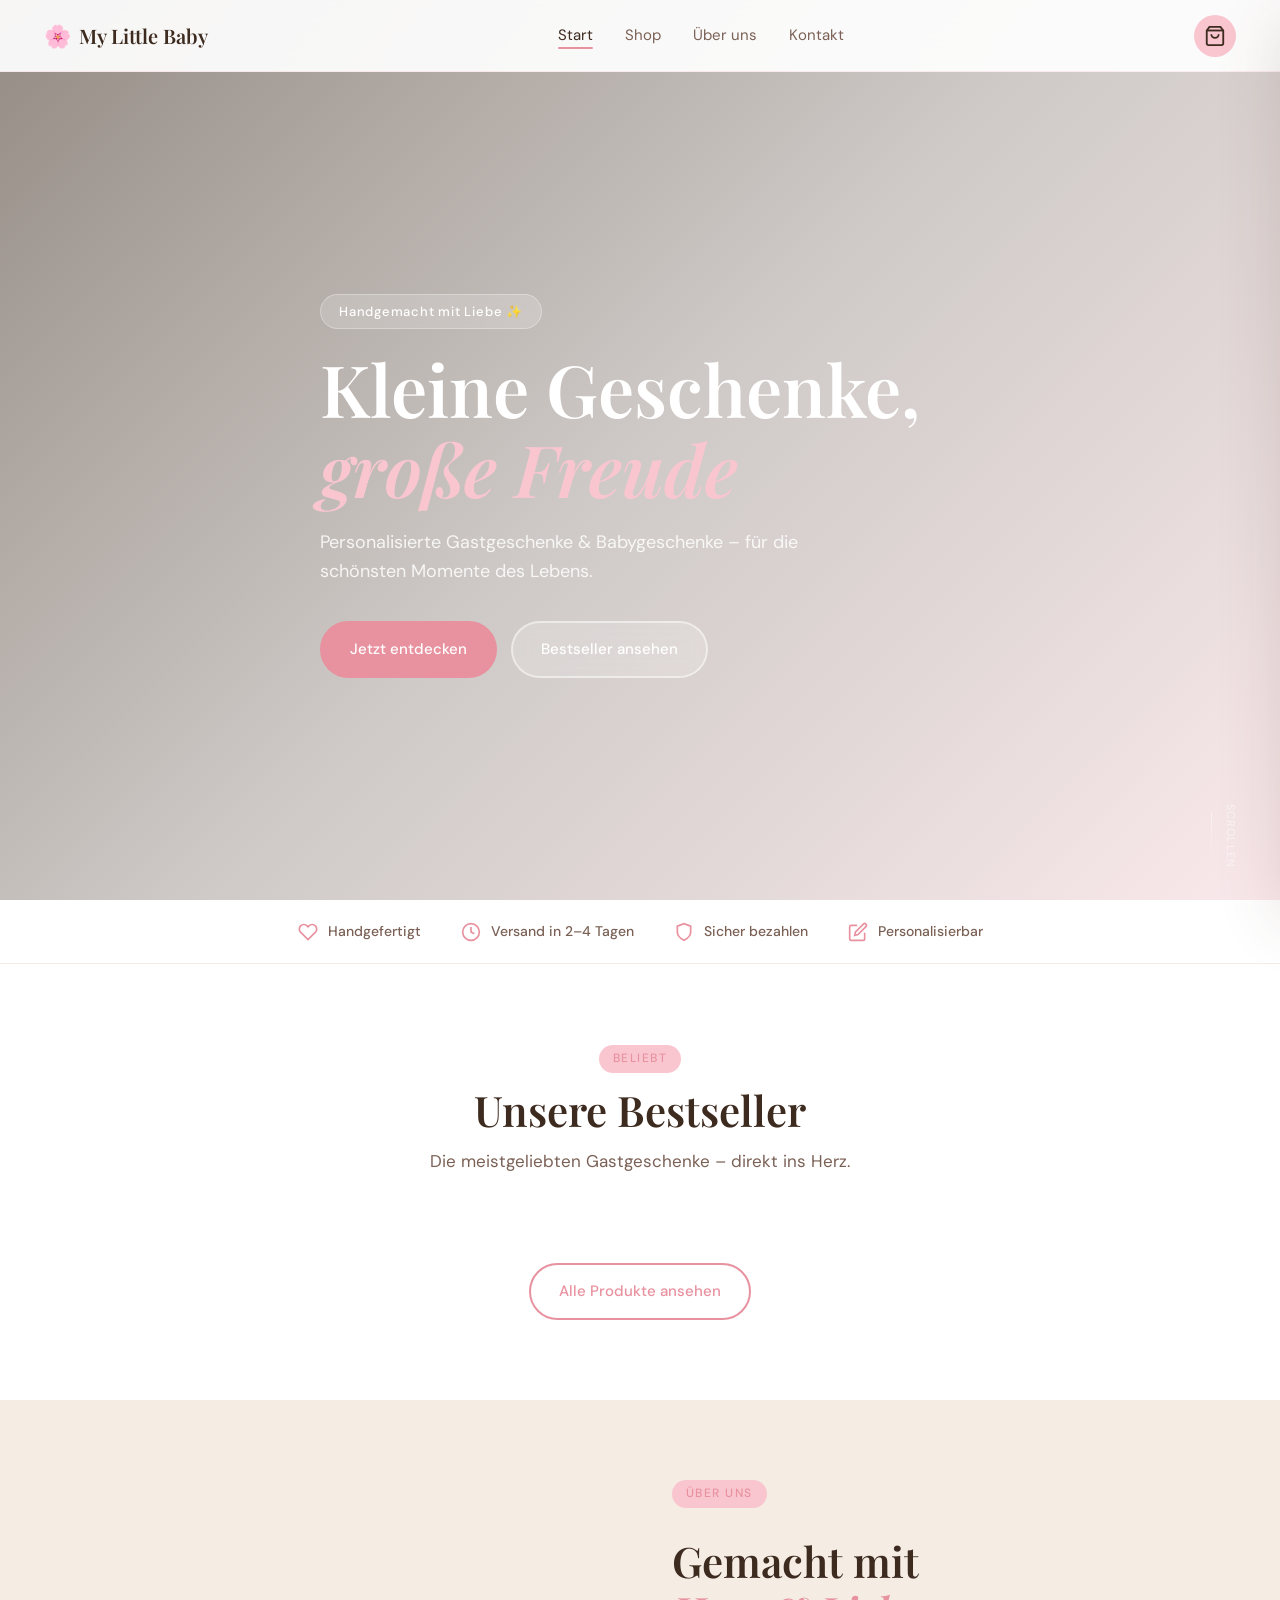
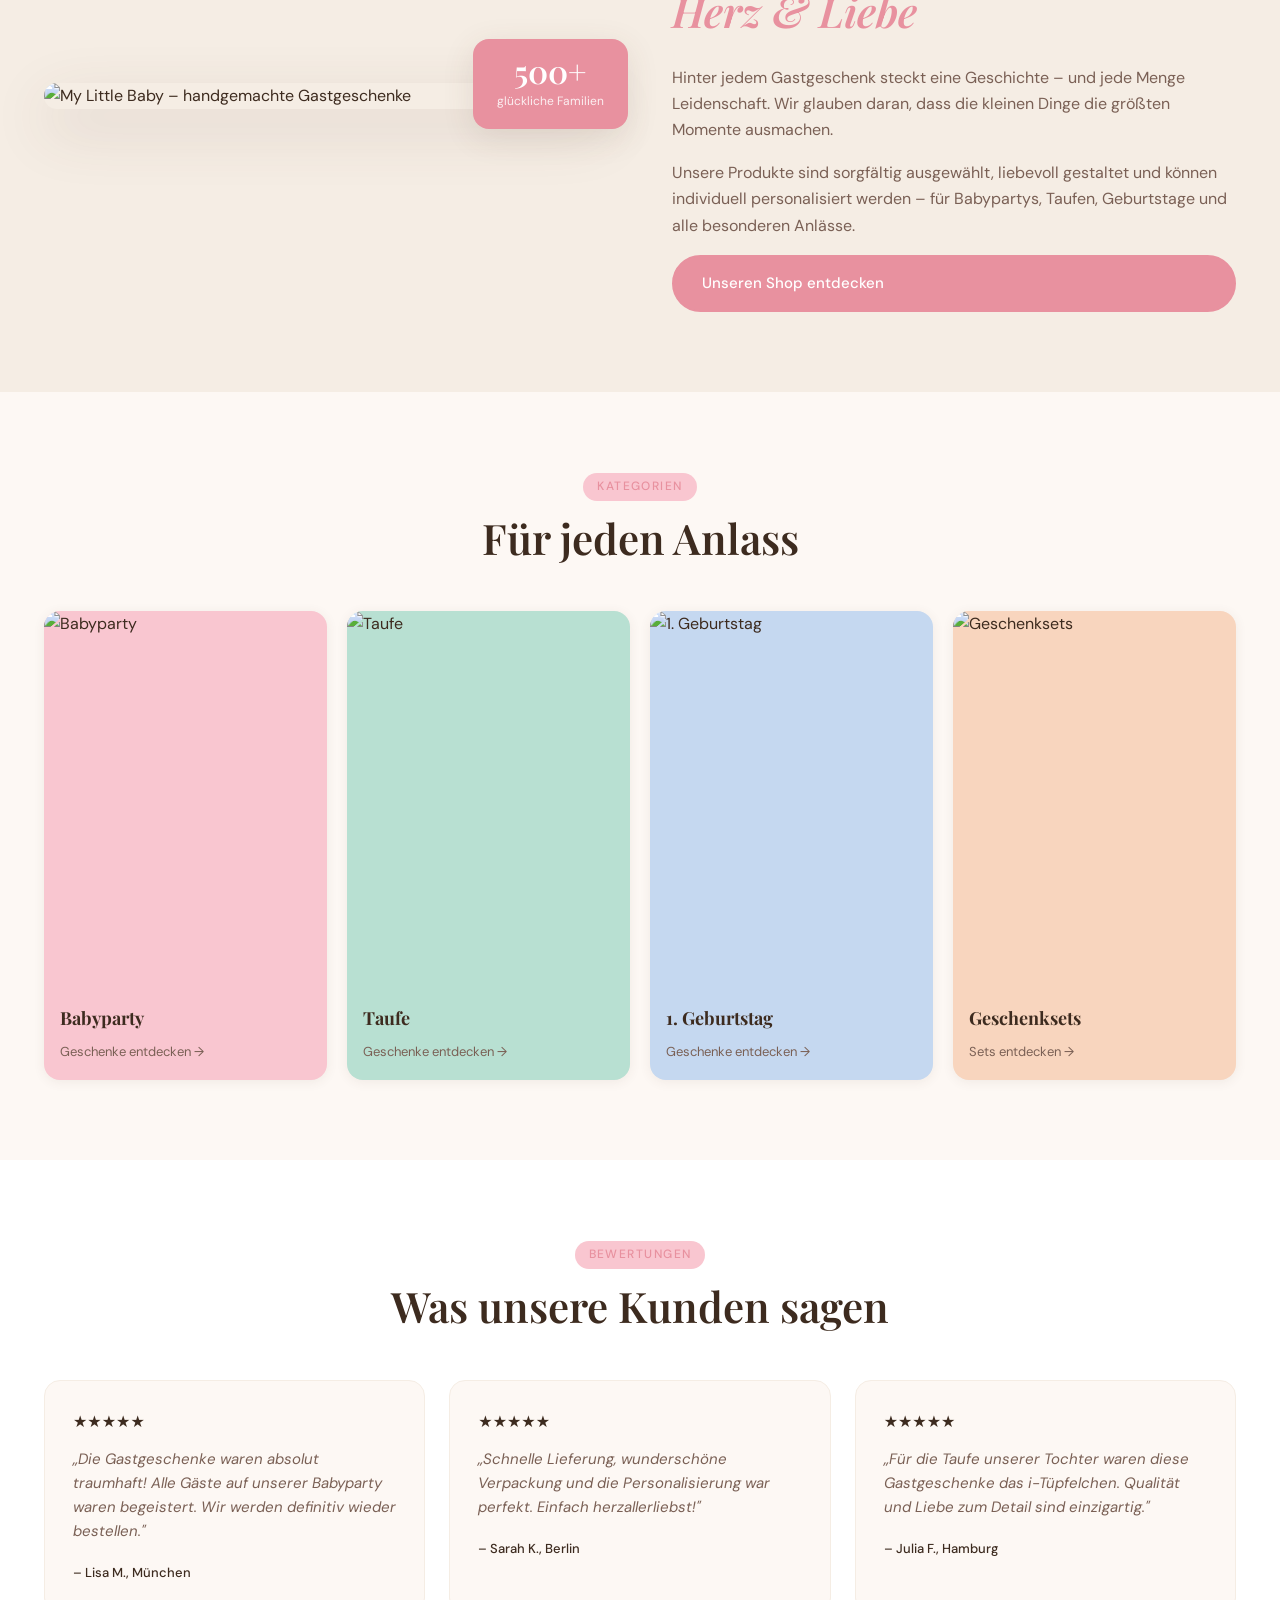
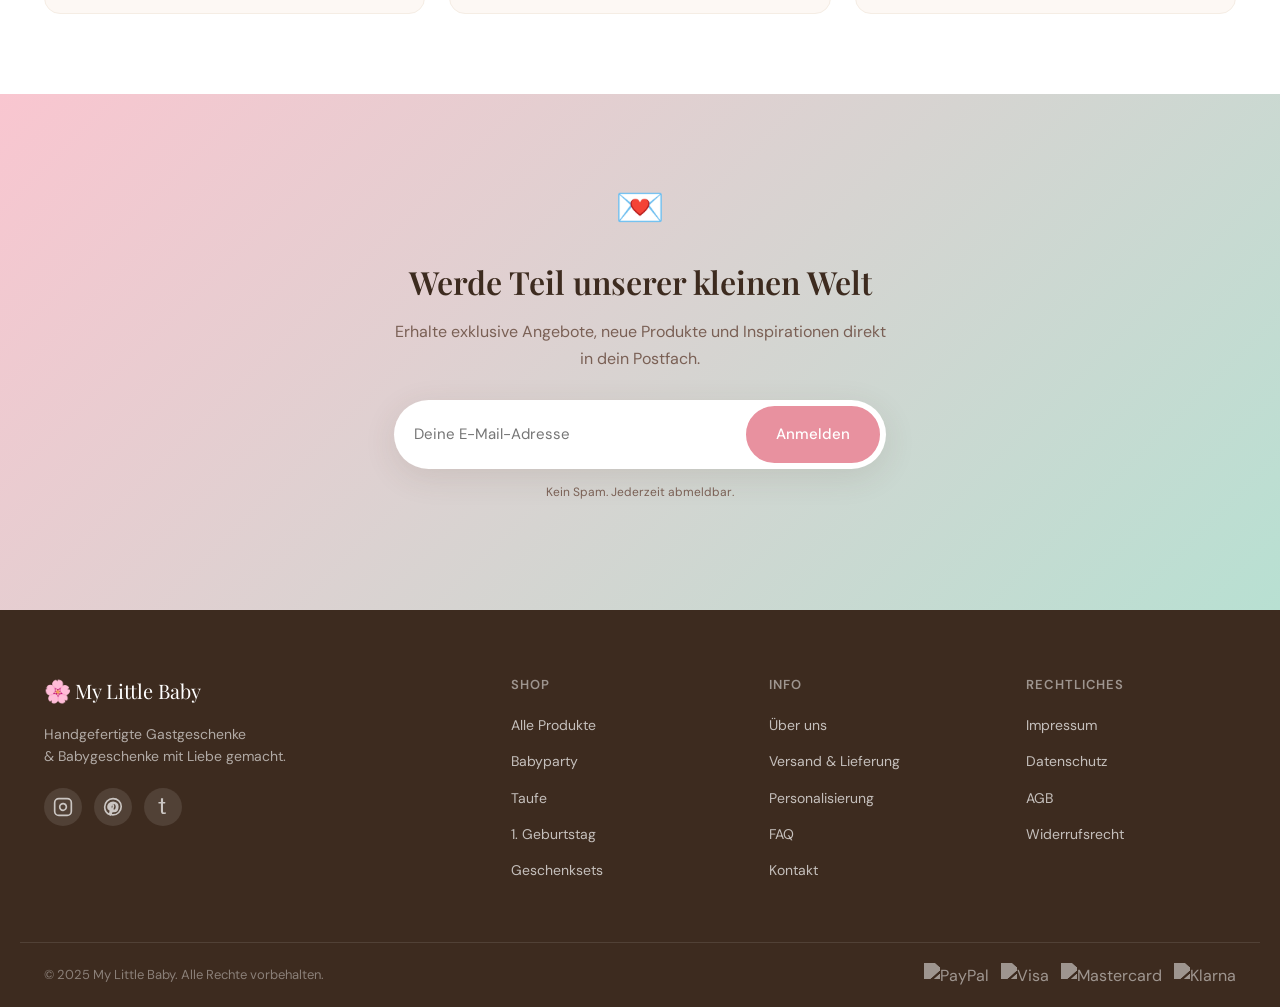
==== commit cec9a102: "feat: add final birthday category image – all assets complete All 8 product images, 4 category image" ====
--- a/index.html
+++ b/index.html
@@ -45,8 +45,7 @@
   <section class="hero">
     <div class="hero__media">
       <video class="hero__video" id="heroVideo" autoplay muted loop playsinline poster="https://d8j0ntlcm91z4.cloudfront.net/user_37kumjbFc2lwdOwUfr0sGRm1URr/hf_20260512_000602_1af22648-3900-4123-a083-c87209ddbd98.png">
-        <!-- Hero-Video (Seedance 2.0) – wird nach Fertigstellung hier eingetragen -->
-        <source src="images/hero.mp4" type="video/mp4" />
+        <source src="https://d8j0ntlcm91z4.cloudfront.net/user_37kumjbFc2lwdOwUfr0sGRm1URr/hf_20260512_000835_a1a7ff0a-82b3-4f7f-a8ad-dac67b2fbacc.mp4" type="video/mp4" />
       </video>
       <div class="hero__overlay"></div>
     </div>
@@ -147,8 +146,7 @@
           </div>
         </a>
         <a href="shop.html?cat=geburtstag" class="category-card category-card--blue">
-          <!-- cat-geburtstag image pending – will be updated -->
-          <div class="category-card__img" style="background:var(--blue);display:flex;align-items:center;justify-content:center;font-size:48px;">🎂</div>
+          <div class="category-card__img"><img src="https://d8j0ntlcm91z4.cloudfront.net/user_37kumjbFc2lwdOwUfr0sGRm1URr/hf_20260512_001227_8e3d9af1-8b7a-4db9-8b31-5f334d84deca.png" alt="1. Geburtstag" loading="lazy" /></div>
           <div class="category-card__body">
             <h3>1. Geburtstag</h3>
             <span>Geschenke entdecken →</span>
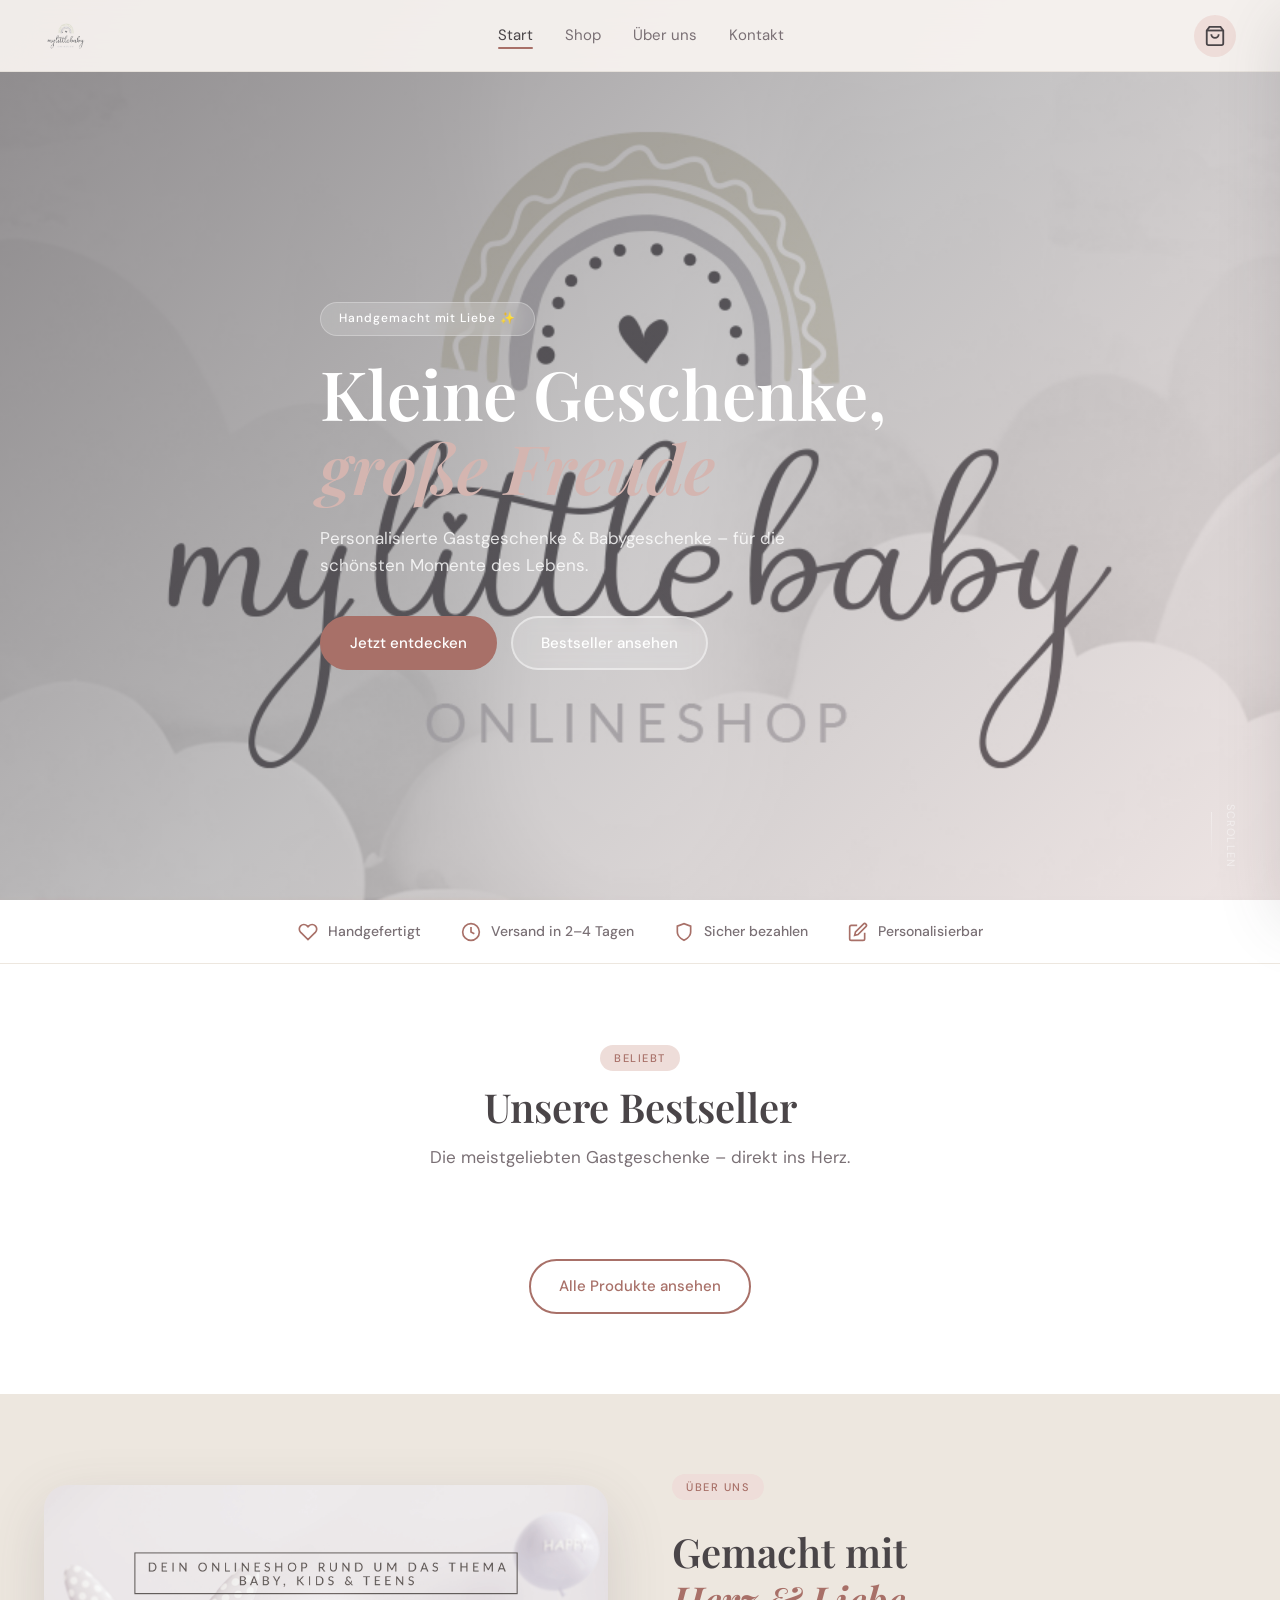
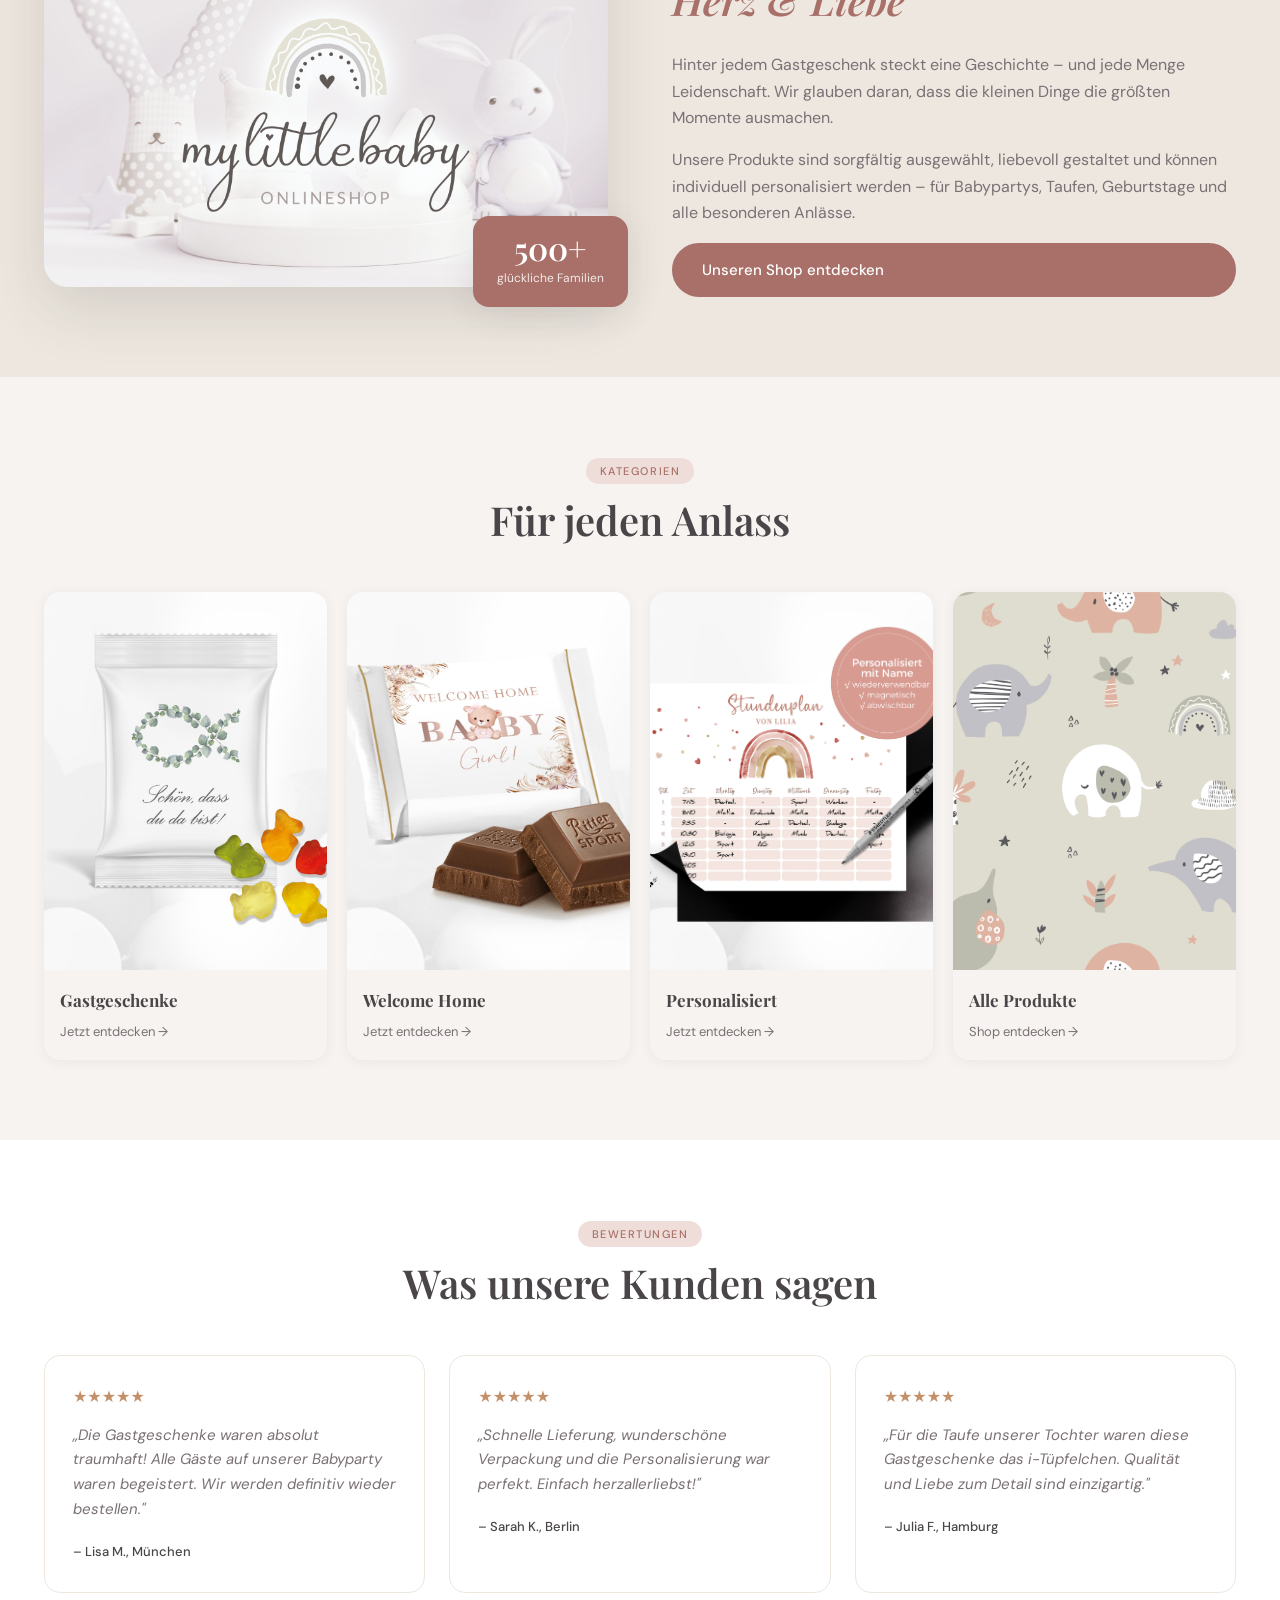
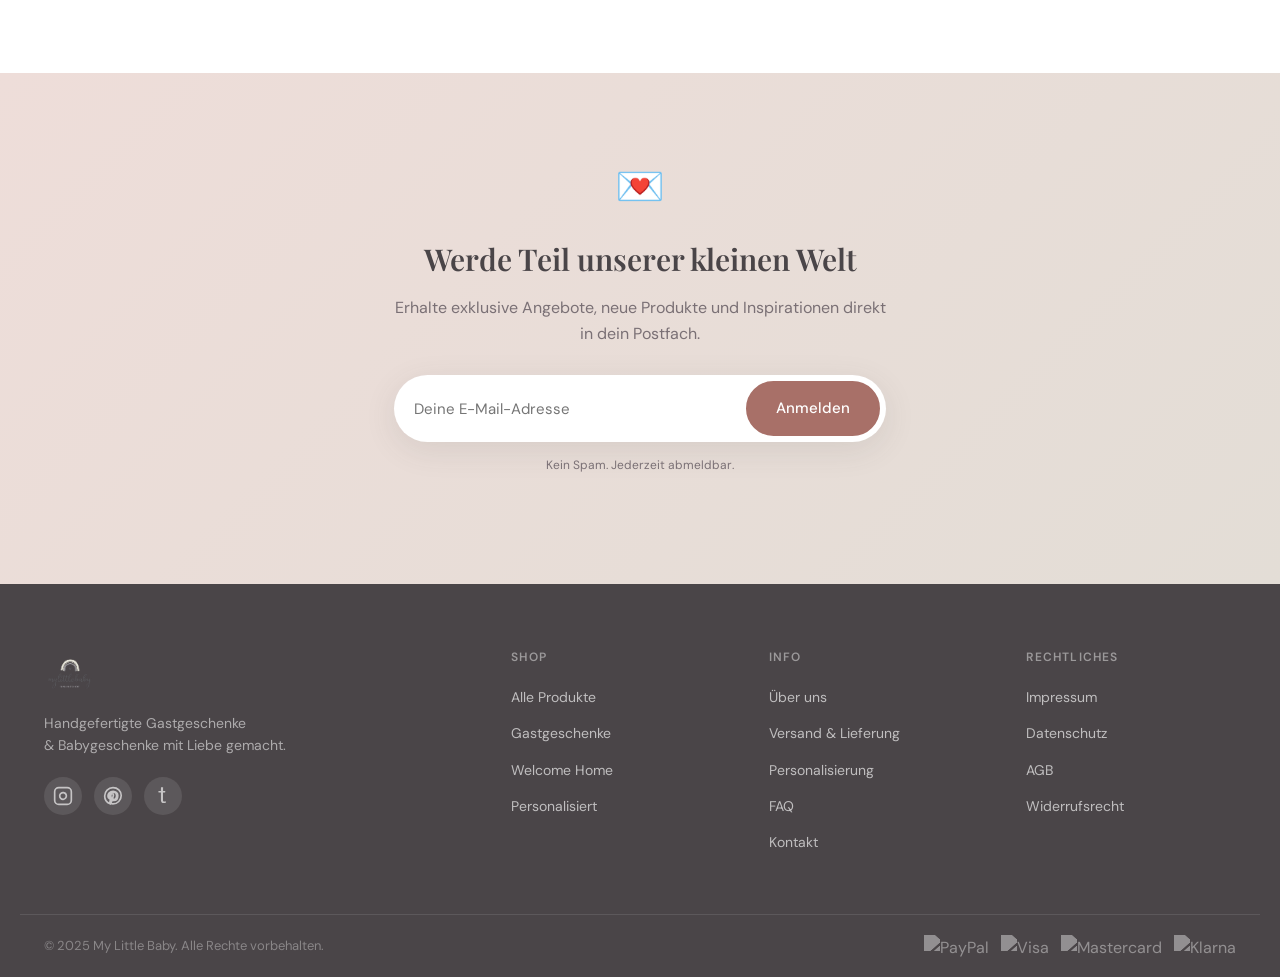
==== commit 7b6016a6: "feat: update shop with real CI, products and local assets - Replace fictional products with real Ets" ====
--- a/index.html
+++ b/index.html
@@ -16,8 +16,7 @@
   <header class="site-header" id="site-header">
     <nav class="nav container">
       <a href="index.html" class="nav__logo">
-        <span class="logo-icon">🌸</span>
-        <span class="logo-text">My Little Baby</span>
+        <img src="images/MLB_CI-01.png" alt="My Little Baby" />
       </a>
       <ul class="nav__links">
         <li><a href="index.html" class="nav__link active">Start</a></li>
@@ -44,8 +43,9 @@
   <!-- ─── HERO ─── -->
   <section class="hero">
     <div class="hero__media">
-      <video class="hero__video" id="heroVideo" autoplay muted loop playsinline poster="https://d8j0ntlcm91z4.cloudfront.net/user_37kumjbFc2lwdOwUfr0sGRm1URr/hf_20260512_000602_1af22648-3900-4123-a083-c87209ddbd98.png">
-        <source src="https://d8j0ntlcm91z4.cloudfront.net/user_37kumjbFc2lwdOwUfr0sGRm1URr/hf_20260512_000835_a1a7ff0a-82b3-4f7f-a8ad-dac67b2fbacc.mp4" type="video/mp4" />
+      <video class="hero__video" id="heroVideo" autoplay muted loop playsinline poster="images/MLB_Titelbild_Etsy.jpg">
+        <source src="images/hero-video-1.mp4" type="video/mp4" />
+        <source src="images/vid1.mp4" type="video/mp4" />
       </video>
       <div class="hero__overlay"></div>
     </div>
@@ -107,7 +107,7 @@
   <section class="brand-story">
     <div class="container brand-story__inner">
       <div class="brand-story__image">
-        <img src="https://d8j0ntlcm91z4.cloudfront.net/user_37kumjbFc2lwdOwUfr0sGRm1URr/hf_20260512_000604_fd99da87-f490-4d36-ad5c-40144f1b8e12.png" alt="My Little Baby – handgemachte Gastgeschenke" loading="lazy" />
+        <img src="images/MLB_Postkarte_front.jpg" alt="My Little Baby – handgemachte Gastgeschenke" loading="lazy" />
         <div class="brand-story__badge">
           <span class="badge-num">500+</span>
           <span class="badge-label">glückliche Familien</span>
@@ -131,32 +131,32 @@
         <h2 class="section__title">Für jeden Anlass</h2>
       </div>
       <div class="category-grid">
-        <a href="shop.html?cat=babyparty" class="category-card category-card--pink">
-          <div class="category-card__img"><img src="https://d8j0ntlcm91z4.cloudfront.net/user_37kumjbFc2lwdOwUfr0sGRm1URr/hf_20260512_000821_4244b566-cb2d-4dc2-9ccb-f7157bee53c3.png" alt="Babyparty" loading="lazy" /></div>
-          <div class="category-card__body">
-            <h3>Babyparty</h3>
-            <span>Geschenke entdecken →</span>
-          </div>
-        </a>
-        <a href="shop.html?cat=taufe" class="category-card category-card--mint">
-          <div class="category-card__img"><img src="https://d8j0ntlcm91z4.cloudfront.net/user_37kumjbFc2lwdOwUfr0sGRm1URr/hf_20260512_000824_7e8878d3-cdc7-4904-9c55-77a0c204a2a2.png" alt="Taufe" loading="lazy" /></div>
-          <div class="category-card__body">
-            <h3>Taufe</h3>
-            <span>Geschenke entdecken →</span>
-          </div>
-        </a>
-        <a href="shop.html?cat=geburtstag" class="category-card category-card--blue">
-          <div class="category-card__img"><img src="https://d8j0ntlcm91z4.cloudfront.net/user_37kumjbFc2lwdOwUfr0sGRm1URr/hf_20260512_001227_8e3d9af1-8b7a-4db9-8b31-5f334d84deca.png" alt="1. Geburtstag" loading="lazy" /></div>
-          <div class="category-card__body">
-            <h3>1. Geburtstag</h3>
-            <span>Geschenke entdecken →</span>
-          </div>
-        </a>
-        <a href="shop.html?cat=sets" class="category-card category-card--peach">
-          <div class="category-card__img"><img src="https://d8j0ntlcm91z4.cloudfront.net/user_37kumjbFc2lwdOwUfr0sGRm1URr/hf_20260512_000833_cb2ffaf8-6474-4ef6-b6cf-a854ce11c1ca.png" alt="Geschenksets" loading="lazy" /></div>
-          <div class="category-card__body">
-            <h3>Geschenksets</h3>
-            <span>Sets entdecken →</span>
+        <a href="shop.html?cat=gastgeschenk" class="category-card category-card--pink">
+          <div class="category-card__img"><img src="images/prod-haribo-fisch.jpg" alt="Gastgeschenke" loading="lazy" /></div>
+          <div class="category-card__body">
+            <h3>Gastgeschenke</h3>
+            <span>Jetzt entdecken →</span>
+          </div>
+        </a>
+        <a href="shop.html?cat=welcome-home" class="category-card category-card--mint">
+          <div class="category-card__img"><img src="images/prod-welcome-home-girl.jpg" alt="Welcome Home" loading="lazy" /></div>
+          <div class="category-card__body">
+            <h3>Welcome Home</h3>
+            <span>Jetzt entdecken →</span>
+          </div>
+        </a>
+        <a href="shop.html?cat=personalisiert" class="category-card category-card--blue">
+          <div class="category-card__img"><img src="images/prod-stundenplan-rosa.jpg" alt="Personalisiert" loading="lazy" /></div>
+          <div class="category-card__body">
+            <h3>Personalisiert</h3>
+            <span>Jetzt entdecken →</span>
+          </div>
+        </a>
+        <a href="shop.html" class="category-card category-card--peach">
+          <div class="category-card__img"><img src="images/MLB_CI-02.png" alt="Alle Produkte" loading="lazy" /></div>
+          <div class="category-card__body">
+            <h3>Alle Produkte</h3>
+            <span>Shop entdecken →</span>
           </div>
         </a>
       </div>
@@ -208,8 +208,7 @@
   <footer class="footer" id="kontakt">
     <div class="container footer__inner">
       <div class="footer__brand">
-        <span class="logo-icon">🌸</span>
-        <span class="logo-text">My Little Baby</span>
+        <img src="images/MLB_CI-01.png" alt="My Little Baby" style="height:52px;width:auto;margin-bottom:12px;display:block" />
         <p>Handgefertigte Gastgeschenke<br />& Babygeschenke mit Liebe gemacht.</p>
         <div class="footer__social">
           <a href="#" aria-label="Instagram">
@@ -227,10 +226,9 @@
         <h4>Shop</h4>
         <ul>
           <li><a href="shop.html">Alle Produkte</a></li>
-          <li><a href="shop.html?cat=babyparty">Babyparty</a></li>
-          <li><a href="shop.html?cat=taufe">Taufe</a></li>
-          <li><a href="shop.html?cat=geburtstag">1. Geburtstag</a></li>
-          <li><a href="shop.html?cat=sets">Geschenksets</a></li>
+          <li><a href="shop.html?cat=gastgeschenk">Gastgeschenke</a></li>
+          <li><a href="shop.html?cat=welcome-home">Welcome Home</a></li>
+          <li><a href="shop.html?cat=personalisiert">Personalisiert</a></li>
         </ul>
       </div>
       <div class="footer__links">
--- a/css/style.css
+++ b/css/style.css
@@ -1,36 +1,36 @@
 /* ══════════════════════════════════════════════
    My Little Baby – Stylesheet
-   CI: Pastell & Verspielt (Rosa, Mintgrün, Hellblau)
+   CI: Warm Scandi-Neutral (Dusty Rose, Beige, Warm-Grau)
    ══════════════════════════════════════════════ */
 
 /* ─── TOKENS ─── */
 :root {
-  --pink:       #F9C6D0;
-  --pink-dark:  #E8919F;
-  --mint:       #B8E0D2;
-  --mint-dark:  #7DC4AE;
-  --blue:       #C5D8F0;
-  --blue-dark:  #85AEDD;
-  --peach:      #F8D5BE;
-  --peach-dark: #E8A87C;
-  --cream:      #FDF8F4;
-  --beige:      #F5EDE4;
-  --brown:      #5C4033;
-  --text:       #3D2B1F;
-  --text-light: #7A6055;
-  --white:      #FFFFFF;
-  --shadow-sm:  0 2px 12px rgba(92,64,51,.08);
-  --shadow-md:  0 8px 32px rgba(92,64,51,.12);
-  --shadow-lg:  0 20px 60px rgba(92,64,51,.16);
-  --radius-sm:  8px;
-  --radius-md:  16px;
-  --radius-lg:  24px;
-  --radius-xl:  40px;
-  --transition: .3s cubic-bezier(.4,0,.2,1);
-  --font-serif: 'Playfair Display', Georgia, serif;
-  --font-sans:  'DM Sans', system-ui, sans-serif;
-  --max-w:      1240px;
-  --header-h:   72px;
+  --rose:        #c4908a;
+  --rose-dark:   #a87068;
+  --rose-light:  #eeddd9;
+  --mauve:       #d4b5b0;
+  --taupe:       #b5a99a;
+  --taupe-light: #d6cec6;
+  --lavender:    #9e9bc4;
+  --sage:        #a8b5a0;
+  --cream:       #f7f3f0;
+  --beige:       #ede7df;
+  --elephant:    #e3ddd6;
+  --white:       #ffffff;
+  --gray-dark:   #4a4548;
+  --gray-mid:    #7a7075;
+  --gray-light:  #a89fa5;
+  --shadow-sm:   0 2px 12px rgba(74,69,72,.07);
+  --shadow-md:   0 8px 32px rgba(74,69,72,.11);
+  --shadow-lg:   0 20px 60px rgba(74,69,72,.16);
+  --radius-sm:   8px;
+  --radius-md:   16px;
+  --radius-lg:   24px;
+  --transition:  .3s cubic-bezier(.4,0,.2,1);
+  --font-serif:  'Playfair Display', Georgia, serif;
+  --font-sans:   'DM Sans', system-ui, sans-serif;
+  --max-w:       1240px;
+  --header-h:    72px;
 }
 
 /* ─── RESET ─── */
@@ -40,7 +40,7 @@
   font-family: var(--font-sans);
   font-size: 16px;
   line-height: 1.65;
-  color: var(--text);
+  color: var(--gray-dark);
   background: var(--white);
   overflow-x: hidden;
 }
@@ -53,872 +53,462 @@
 .container { width: 100%; max-width: var(--max-w); margin: 0 auto; padding: 0 24px; }
 .section { padding: 80px 0; }
 .section--light { background: var(--cream); }
+.section--beige { background: var(--beige); }
+.section--elephant { background: var(--elephant); }
 
 .section__head { text-align: center; margin-bottom: 48px; }
 .section__tag {
   display: inline-block;
-  font-size: 12px;
+  font-size: 11px;
   font-weight: 500;
-  letter-spacing: .12em;
+  letter-spacing: .14em;
   text-transform: uppercase;
-  color: var(--pink-dark);
-  background: var(--pink);
+  color: var(--rose-dark);
+  background: var(--rose-light);
   padding: 4px 14px;
   border-radius: 999px;
   margin-bottom: 12px;
 }
 .section__title {
   font-family: var(--font-serif);
-  font-size: clamp(28px, 4vw, 42px);
+  font-size: clamp(26px, 4vw, 40px);
   font-weight: 600;
-  color: var(--text);
+  color: var(--gray-dark);
   line-height: 1.2;
   margin-bottom: 12px;
 }
-.section__title em { font-style: italic; color: var(--pink-dark); }
-.section__sub { color: var(--text-light); font-size: 17px; max-width: 480px; margin: 0 auto; }
+.section__title em { font-style: italic; color: var(--rose-dark); }
+.section__sub { color: var(--gray-mid); font-size: 17px; max-width: 480px; margin: 0 auto; }
 .section__cta { text-align: center; margin-top: 40px; }
 
 /* ─── BUTTONS ─── */
 .btn {
-  display: inline-flex;
-  align-items: center;
-  gap: 8px;
-  padding: 14px 28px;
+  display: inline-flex; align-items: center; gap: 8px;
+  padding: 13px 28px;
   border-radius: 999px;
-  font-size: 15px;
-  font-weight: 500;
-  font-family: var(--font-sans);
+  font-size: 15px; font-weight: 500; font-family: var(--font-sans);
   transition: var(--transition);
-  cursor: pointer;
-  border: 2px solid transparent;
+  cursor: pointer; border: 2px solid transparent;
   white-space: nowrap;
 }
-.btn--primary {
-  background: var(--pink-dark);
-  color: var(--white);
-  border-color: var(--pink-dark);
-}
-.btn--primary:hover { background: #d47884; border-color: #d47884; transform: translateY(-2px); box-shadow: var(--shadow-md); }
+.btn--primary { background: var(--rose-dark); color: var(--white); border-color: var(--rose-dark); }
+.btn--primary:hover { background: #96605a; border-color: #96605a; transform: translateY(-2px); box-shadow: var(--shadow-md); }
 .btn--ghost {
-  background: rgba(255,255,255,.18);
-  color: var(--white);
-  border-color: rgba(255,255,255,.5);
-  backdrop-filter: blur(8px);
-}
-.btn--ghost:hover { background: rgba(255,255,255,.28); }
-.btn--outline {
-  background: transparent;
-  color: var(--pink-dark);
-  border-color: var(--pink-dark);
-}
-.btn--outline:hover { background: var(--pink); }
+  background: rgba(255,255,255,.16); color: var(--white);
+  border-color: rgba(255,255,255,.45); backdrop-filter: blur(8px);
+}
+.btn--ghost:hover { background: rgba(255,255,255,.26); }
+.btn--outline { background: transparent; color: var(--rose-dark); border-color: var(--rose-dark); }
+.btn--outline:hover { background: var(--rose-light); }
 .btn--full { width: 100%; justify-content: center; }
 
 /* ─── HEADER / NAV ─── */
 .site-header {
-  position: fixed;
-  top: 0; left: 0; right: 0;
-  z-index: 100;
-  height: var(--header-h);
-  background: rgba(255,255,255,.92);
+  position: fixed; top: 0; left: 0; right: 0;
+  z-index: 100; height: var(--header-h);
+  background: rgba(247,243,240,.94);
   backdrop-filter: blur(16px);
-  border-bottom: 1px solid rgba(249,198,208,.3);
+  border-bottom: 1px solid rgba(181,169,154,.2);
   transition: box-shadow var(--transition);
 }
 .site-header.scrolled { box-shadow: var(--shadow-sm); }
 
 .nav {
-  height: 100%;
-  display: flex;
-  align-items: center;
-  justify-content: space-between;
-  gap: 24px;
+  height: 100%; display: flex; align-items: center;
+  justify-content: space-between; gap: 24px;
 }
 .nav__logo {
-  display: flex;
-  align-items: center;
-  gap: 8px;
-  font-family: var(--font-serif);
-  font-size: 20px;
-  font-weight: 600;
-  color: var(--text);
-}
-.logo-icon { font-size: 22px; }
-
-.nav__links {
-  display: flex;
-  align-items: center;
-  gap: 32px;
-}
+  display: flex; align-items: center; gap: 10px;
+  font-family: var(--font-serif); font-size: 19px; font-weight: 600; color: var(--gray-dark);
+}
+.nav__logo img { height: 44px; width: auto; }
+.nav__logo-text { line-height: 1.1; }
+.nav__logo-text small { display: block; font-family: var(--font-sans); font-size: 10px; letter-spacing: .12em; text-transform: uppercase; color: var(--gray-light); font-weight: 400; }
+
+.nav__links { display: flex; align-items: center; gap: 32px; }
 .nav__link {
-  font-size: 15px;
-  font-weight: 400;
-  color: var(--text-light);
-  transition: color var(--transition);
-  position: relative;
+  font-size: 15px; font-weight: 400; color: var(--gray-mid);
+  transition: color var(--transition); position: relative;
 }
 .nav__link::after {
-  content: '';
-  position: absolute;
-  bottom: -4px; left: 0;
-  width: 0; height: 2px;
-  background: var(--pink-dark);
-  border-radius: 2px;
-  transition: width var(--transition);
-}
-.nav__link:hover, .nav__link.active { color: var(--text); }
+  content: ''; position: absolute; bottom: -4px; left: 0;
+  width: 0; height: 2px; background: var(--rose-dark);
+  border-radius: 2px; transition: width var(--transition);
+}
+.nav__link:hover, .nav__link.active { color: var(--gray-dark); }
 .nav__link:hover::after, .nav__link.active::after { width: 100%; }
 
 .nav__actions { display: flex; align-items: center; gap: 16px; }
 
 .btn-cart {
-  position: relative;
-  width: 42px; height: 42px;
+  position: relative; width: 42px; height: 42px;
   display: flex; align-items: center; justify-content: center;
-  border-radius: 50%;
-  background: var(--pink);
-  color: var(--text);
+  border-radius: 50%; background: var(--rose-light); color: var(--gray-dark);
   transition: var(--transition);
 }
-.btn-cart:hover { background: var(--pink-dark); color: var(--white); }
+.btn-cart:hover { background: var(--rose-dark); color: var(--white); }
 .cart-count {
-  position: absolute;
-  top: -4px; right: -4px;
-  width: 18px; height: 18px;
-  font-size: 10px;
-  font-weight: 700;
-  background: var(--text);
-  color: var(--white);
-  border-radius: 50%;
-  display: flex; align-items: center; justify-content: center;
-  opacity: 0;
-  transform: scale(0);
-  transition: var(--transition);
+  position: absolute; top: -4px; right: -4px;
+  width: 18px; height: 18px; font-size: 10px; font-weight: 700;
+  background: var(--gray-dark); color: var(--white);
+  border-radius: 50%; display: flex; align-items: center; justify-content: center;
+  opacity: 0; transform: scale(0); transition: var(--transition);
 }
 .cart-count.visible { opacity: 1; transform: scale(1); }
 
-.nav__toggle {
-  display: none;
-  flex-direction: column;
-  gap: 5px;
-  width: 28px;
-}
-.nav__toggle span {
-  display: block;
-  height: 2px;
-  background: var(--text);
-  border-radius: 2px;
-  transition: var(--transition);
-}
+.nav__toggle { display: none; flex-direction: column; gap: 5px; width: 28px; }
+.nav__toggle span { display: block; height: 2px; background: var(--gray-dark); border-radius: 2px; transition: var(--transition); }
 
 /* ─── HERO ─── */
 .hero {
-  position: relative;
-  min-height: 100svh;
-  display: flex;
-  align-items: center;
-  padding-top: var(--header-h);
-  overflow: hidden;
-}
-.hero__media {
-  position: absolute;
-  inset: 0;
-}
-.hero__video {
-  width: 100%; height: 100%;
-  object-fit: cover;
-  object-position: center;
-}
+  position: relative; min-height: 100svh;
+  display: flex; align-items: center;
+  padding-top: var(--header-h); overflow: hidden;
+}
+.hero__media { position: absolute; inset: 0; }
+.hero__video { width: 100%; height: 100%; object-fit: cover; object-position: center; }
 .hero__overlay {
-  position: absolute;
-  inset: 0;
+  position: absolute; inset: 0;
   background: linear-gradient(135deg,
-    rgba(61,43,31,.55) 0%,
-    rgba(61,43,31,.25) 50%,
-    rgba(232,145,159,.2) 100%);
+    rgba(74,69,72,.62) 0%,
+    rgba(74,69,72,.30) 50%,
+    rgba(196,144,138,.18) 100%);
 }
 .hero__content {
-  position: relative;
-  z-index: 2;
-  max-width: 640px;
-  color: var(--white);
-  padding: 60px 0;
+  position: relative; z-index: 2; max-width: 640px;
+  color: var(--white); padding: 60px 0;
 }
 .hero__tag {
   display: inline-block;
-  background: rgba(255,255,255,.18);
+  background: rgba(255,255,255,.16);
   backdrop-filter: blur(12px);
-  border: 1px solid rgba(255,255,255,.3);
-  border-radius: 999px;
-  padding: 6px 18px;
-  font-size: 13px;
-  font-weight: 500;
-  letter-spacing: .06em;
+  border: 1px solid rgba(255,255,255,.28);
+  border-radius: 999px; padding: 6px 18px;
+  font-size: 12px; font-weight: 500; letter-spacing: .08em;
   margin-bottom: 20px;
 }
 .hero__title {
   font-family: var(--font-serif);
-  font-size: clamp(40px, 6vw, 72px);
-  font-weight: 600;
-  line-height: 1.1;
-  margin-bottom: 20px;
-}
-.hero__title em { font-style: italic; color: var(--pink); }
+  font-size: clamp(38px, 5.5vw, 68px);
+  font-weight: 600; line-height: 1.1; margin-bottom: 20px;
+}
+.hero__title em { font-style: italic; color: var(--mauve); }
 .hero__sub {
-  font-size: 18px;
-  line-height: 1.6;
-  color: rgba(255,255,255,.85);
-  margin-bottom: 36px;
-  max-width: 480px;
+  font-size: 17px; line-height: 1.6;
+  color: rgba(255,255,255,.82); margin-bottom: 36px; max-width: 480px;
 }
 .hero__cta { display: flex; gap: 14px; flex-wrap: wrap; }
-
 .hero__scroll {
-  position: absolute;
-  bottom: 32px; right: 40px;
-  z-index: 2;
-  display: flex;
-  flex-direction: column;
-  align-items: center;
-  gap: 10px;
-  color: rgba(255,255,255,.6);
-  font-size: 11px;
-  letter-spacing: .1em;
-  text-transform: uppercase;
-  writing-mode: vertical-rl;
-}
-.hero__scroll-line {
-  width: 1px;
-  height: 48px;
-  background: linear-gradient(to bottom, rgba(255,255,255,.5), transparent);
-}
+  position: absolute; bottom: 32px; right: 40px; z-index: 2;
+  display: flex; flex-direction: column; align-items: center; gap: 10px;
+  color: rgba(255,255,255,.5); font-size: 11px; letter-spacing: .1em;
+  text-transform: uppercase; writing-mode: vertical-rl;
+}
+.hero__scroll-line { width: 1px; height: 48px; background: linear-gradient(to bottom, rgba(255,255,255,.4), transparent); }
 
 /* ─── TRUST BAR ─── */
-.trust-bar {
-  background: var(--white);
-  border-bottom: 1px solid var(--beige);
-}
+.trust-bar { background: var(--white); border-bottom: 1px solid var(--beige); }
 .trust-bar__inner {
-  display: flex;
-  align-items: center;
-  justify-content: center;
-  gap: 40px;
-  padding: 20px 24px;
-  flex-wrap: wrap;
-}
-.trust-item {
-  display: flex;
-  align-items: center;
-  gap: 10px;
-  font-size: 14px;
-  font-weight: 500;
-  color: var(--text-light);
-}
-.trust-item svg { color: var(--pink-dark); flex-shrink: 0; }
+  display: flex; align-items: center; justify-content: center;
+  gap: 40px; padding: 20px 24px; flex-wrap: wrap;
+}
+.trust-item { display: flex; align-items: center; gap: 10px; font-size: 14px; font-weight: 500; color: var(--gray-mid); }
+.trust-item svg { color: var(--rose-dark); flex-shrink: 0; }
 
 /* ─── PRODUCT GRID ─── */
-.product-grid {
-  display: grid;
-  grid-template-columns: repeat(auto-fill, minmax(260px, 1fr));
-  gap: 28px;
-}
+.product-grid { display: grid; grid-template-columns: repeat(auto-fill, minmax(260px, 1fr)); gap: 28px; }
 
 .product-card {
-  background: var(--white);
-  border-radius: var(--radius-md);
-  overflow: hidden;
-  box-shadow: var(--shadow-sm);
-  transition: var(--transition);
-  display: flex;
-  flex-direction: column;
-  cursor: pointer;
+  background: var(--white); border-radius: var(--radius-md);
+  overflow: hidden; box-shadow: var(--shadow-sm);
+  transition: var(--transition); display: flex; flex-direction: column; cursor: pointer;
 }
 .product-card:hover { transform: translateY(-6px); box-shadow: var(--shadow-md); }
 
 .product-card__img {
-  position: relative;
-  aspect-ratio: 1;
-  overflow: hidden;
-  background: var(--beige);
-}
-.product-card__img img {
-  width: 100%; height: 100%;
-  object-fit: cover;
-  transition: transform .5s ease;
-}
-.product-card:hover .product-card__img img { transform: scale(1.06); }
+  position: relative; aspect-ratio: 1; overflow: hidden; background: var(--cream);
+}
+.product-card__img img { width: 100%; height: 100%; object-fit: cover; transition: transform .5s ease; }
+.product-card:hover .product-card__img img { transform: scale(1.05); }
 
 .product-card__badge {
-  position: absolute;
-  top: 12px; left: 12px;
-  background: var(--pink-dark);
-  color: var(--white);
-  font-size: 11px;
-  font-weight: 600;
-  padding: 3px 10px;
-  border-radius: 999px;
-}
+  position: absolute; top: 12px; left: 12px;
+  background: var(--rose-dark); color: var(--white);
+  font-size: 11px; font-weight: 600; padding: 3px 10px; border-radius: 999px;
+}
+.product-card__badge--new { background: var(--sage); }
 .product-card__wish {
-  position: absolute;
-  top: 10px; right: 10px;
-  width: 34px; height: 34px;
-  background: white;
-  border-radius: 50%;
+  position: absolute; top: 10px; right: 10px;
+  width: 34px; height: 34px; background: white; border-radius: 50%;
   display: flex; align-items: center; justify-content: center;
-  font-size: 16px;
-  box-shadow: var(--shadow-sm);
-  transition: var(--transition);
-  opacity: 0;
+  font-size: 16px; box-shadow: var(--shadow-sm);
+  transition: var(--transition); opacity: 0;
 }
 .product-card:hover .product-card__wish { opacity: 1; }
 .product-card__wish.active { opacity: 1; }
 
-.product-card__body {
-  padding: 18px 20px;
-  flex: 1;
-  display: flex;
-  flex-direction: column;
-}
-.product-card__cat {
-  font-size: 11px;
-  font-weight: 500;
-  text-transform: uppercase;
-  letter-spacing: .1em;
-  color: var(--pink-dark);
-  margin-bottom: 4px;
-}
-.product-card__name {
-  font-family: var(--font-serif);
-  font-size: 17px;
-  font-weight: 600;
-  color: var(--text);
-  margin-bottom: 6px;
-  line-height: 1.3;
-}
-.product-card__stars { font-size: 12px; color: #f59e0b; margin-bottom: 4px; }
-.product-card__stars span { color: var(--text-light); font-size: 11px; margin-left: 4px; }
+.product-card__body { padding: 18px 20px; flex: 1; display: flex; flex-direction: column; }
+.product-card__cat { font-size: 11px; font-weight: 500; text-transform: uppercase; letter-spacing: .1em; color: var(--rose-dark); margin-bottom: 4px; }
+.product-card__name { font-family: var(--font-serif); font-size: 16px; font-weight: 600; color: var(--gray-dark); margin-bottom: 6px; line-height: 1.35; }
+.product-card__stars { font-size: 12px; color: #c4906a; margin-bottom: 4px; }
+.product-card__stars span { color: var(--gray-light); font-size: 11px; margin-left: 4px; }
 .product-card__foot {
-  display: flex;
-  align-items: center;
-  justify-content: space-between;
-  margin-top: auto;
-  padding-top: 12px;
-  border-top: 1px solid var(--beige);
-}
-.product-card__price {
-  font-family: var(--font-serif);
-  font-size: 19px;
-  font-weight: 600;
-  color: var(--text);
-}
-.product-card__price .old { font-size: 13px; color: var(--text-light); text-decoration: line-through; margin-right: 6px; font-weight: 400; font-family: var(--font-sans); }
+  display: flex; align-items: center; justify-content: space-between;
+  margin-top: auto; padding-top: 12px; border-top: 1px solid var(--beige);
+}
+.product-card__price { font-family: var(--font-serif); font-size: 18px; font-weight: 600; color: var(--gray-dark); }
+.product-card__price .old { font-size: 13px; color: var(--gray-light); text-decoration: line-through; margin-right: 6px; font-weight: 400; font-family: var(--font-sans); }
+.product-card__price .from { font-size: 11px; color: var(--gray-light); font-family: var(--font-sans); font-weight: 400; }
 
 .btn-add {
-  width: 36px; height: 36px;
-  border-radius: 50%;
-  background: var(--pink);
-  color: var(--text);
+  width: 36px; height: 36px; border-radius: 50%;
+  background: var(--rose-light); color: var(--gray-dark);
   display: flex; align-items: center; justify-content: center;
-  font-size: 20px;
-  transition: var(--transition);
-  line-height: 1;
-}
-.btn-add:hover { background: var(--pink-dark); color: var(--white); }
+  font-size: 20px; transition: var(--transition); line-height: 1;
+}
+.btn-add:hover { background: var(--rose-dark); color: var(--white); }
 
 /* ─── BRAND STORY ─── */
 .brand-story { padding: 80px 0; background: var(--beige); }
-.brand-story__inner {
-  display: grid;
-  grid-template-columns: 1fr 1fr;
-  gap: 64px;
-  align-items: center;
-}
-.brand-story__image {
-  position: relative;
-  border-radius: var(--radius-lg);
-  overflow: visible;
-}
-.brand-story__image img {
-  width: 100%;
-  border-radius: var(--radius-lg);
-  box-shadow: var(--shadow-lg);
-}
+.brand-story__inner { display: grid; grid-template-columns: 1fr 1fr; gap: 64px; align-items: center; }
+.brand-story__image { position: relative; border-radius: var(--radius-lg); overflow: visible; }
+.brand-story__image img { width: 100%; border-radius: var(--radius-lg); box-shadow: var(--shadow-lg); }
 .brand-story__badge {
-  position: absolute;
-  bottom: -20px; right: -20px;
-  background: var(--pink-dark);
-  color: var(--white);
-  border-radius: var(--radius-md);
-  padding: 16px 24px;
-  text-align: center;
-  box-shadow: var(--shadow-md);
-}
-.badge-num {
-  display: block;
-  font-family: var(--font-serif);
-  font-size: 32px;
-  font-weight: 600;
-  line-height: 1;
-}
+  position: absolute; bottom: -20px; right: -20px;
+  background: var(--rose-dark); color: var(--white);
+  border-radius: var(--radius-md); padding: 16px 24px;
+  text-align: center; box-shadow: var(--shadow-md);
+}
+.badge-num { display: block; font-family: var(--font-serif); font-size: 32px; font-weight: 600; line-height: 1; }
 .badge-label { font-size: 12px; opacity: .85; }
 .brand-story__text { display: flex; flex-direction: column; gap: 16px; }
 .brand-story__text .section__title { text-align: left; }
 .brand-story__text .section__tag { align-self: flex-start; }
-.brand-story__text p { color: var(--text-light); }
+.brand-story__text p { color: var(--gray-mid); }
 
 /* ─── CATEGORIES ─── */
-.category-grid {
-  display: grid;
-  grid-template-columns: repeat(4, 1fr);
-  gap: 20px;
-}
+.category-grid { display: grid; grid-template-columns: repeat(4, 1fr); gap: 20px; }
 .category-card {
-  border-radius: var(--radius-md);
-  overflow: hidden;
-  position: relative;
-  display: flex;
-  flex-direction: column;
-  transition: var(--transition);
-  box-shadow: var(--shadow-sm);
-  text-decoration: none;
+  border-radius: var(--radius-md); overflow: hidden;
+  position: relative; display: flex; flex-direction: column;
+  transition: var(--transition); box-shadow: var(--shadow-sm); text-decoration: none;
 }
 .category-card:hover { transform: translateY(-4px); box-shadow: var(--shadow-md); }
 .category-card__img { aspect-ratio: 3/4; overflow: hidden; }
 .category-card__img img { width: 100%; height: 100%; object-fit: cover; transition: transform .5s ease; }
-.category-card:hover .category-card__img img { transform: scale(1.06); }
-.category-card__body {
-  padding: 16px;
-  color: var(--text);
-}
-.category-card__body h3 { font-family: var(--font-serif); font-size: 18px; margin-bottom: 4px; }
-.category-card__body span { font-size: 13px; color: var(--text-light); }
-.category-card--pink { background: var(--pink); }
-.category-card--mint { background: var(--mint); }
-.category-card--blue { background: var(--blue); }
-.category-card--peach { background: var(--peach); }
+.category-card:hover .category-card__img img { transform: scale(1.05); }
+.category-card__body { padding: 16px; color: var(--gray-dark); }
+.category-card__body h3 { font-family: var(--font-serif); font-size: 17px; margin-bottom: 4px; }
+.category-card__body span { font-size: 13px; color: var(--gray-mid); }
+.category-card--rose   { background: var(--rose-light); }
+.category-card--beige  { background: var(--beige); }
+.category-card--taupe  { background: var(--elephant); }
+.category-card--lavender { background: #e8e7f3; }
+
+/* ─── VIDEO SECTION ─── */
+.video-section { position: relative; overflow: hidden; background: var(--gray-dark); }
+.video-strip {
+  display: grid; grid-template-columns: 1fr 1fr; gap: 0;
+  min-height: 520px;
+}
+.video-strip__media { position: relative; overflow: hidden; }
+.video-strip__media video,
+.video-strip__media img { width: 100%; height: 100%; object-fit: cover; }
+.video-strip__media::after {
+  content: ''; position: absolute; inset: 0;
+  background: linear-gradient(to right, rgba(74,69,72,.5), rgba(74,69,72,.1));
+}
+.video-strip__content {
+  background: var(--gray-dark); color: var(--white);
+  display: flex; flex-direction: column; justify-content: center;
+  padding: 64px 56px;
+}
+.video-strip__content .section__tag { background: rgba(196,144,138,.3); color: var(--mauve); align-self: flex-start; }
+.video-strip__content h2 { font-family: var(--font-serif); font-size: clamp(28px, 3.5vw, 42px); margin-bottom: 16px; line-height: 1.2; }
+.video-strip__content h2 em { font-style: italic; color: var(--mauve); }
+.video-strip__content p { color: rgba(255,255,255,.72); font-size: 16px; margin-bottom: 28px; line-height: 1.7; }
 
 /* ─── TESTIMONIALS ─── */
-.testimonial-grid {
-  display: grid;
-  grid-template-columns: repeat(3, 1fr);
-  gap: 24px;
-}
+.testimonial-grid { display: grid; grid-template-columns: repeat(3, 1fr); gap: 24px; }
 .testimonial {
-  background: var(--cream);
-  border-radius: var(--radius-md);
-  padding: 28px;
-  border: 1px solid var(--beige);
-}
-.testimonial__stars { font-size: 16px; margin-bottom: 12px; }
-.testimonial p { color: var(--text-light); font-size: 15px; line-height: 1.6; margin-bottom: 16px; font-style: italic; }
-.testimonial__author { font-size: 13px; font-weight: 500; color: var(--text); }
+  background: var(--white); border-radius: var(--radius-md);
+  padding: 28px; border: 1px solid var(--beige);
+}
+.testimonial__stars { font-size: 16px; color: #c4906a; margin-bottom: 12px; }
+.testimonial p { color: var(--gray-mid); font-size: 15px; line-height: 1.65; margin-bottom: 16px; font-style: italic; }
+.testimonial__author { font-size: 13px; font-weight: 500; color: var(--gray-dark); }
 
 /* ─── NEWSLETTER ─── */
 .newsletter {
-  background: linear-gradient(135deg, var(--pink) 0%, var(--mint) 100%);
+  background: linear-gradient(135deg, var(--rose-light) 0%, var(--elephant) 100%);
   padding: 80px 0;
 }
-.newsletter__inner {
-  text-align: center;
-  max-width: 540px;
-  margin: 0 auto;
-}
+.newsletter__inner { text-align: center; max-width: 540px; margin: 0 auto; }
 .newsletter__icon { font-size: 40px; margin-bottom: 16px; }
-.newsletter h2 {
-  font-family: var(--font-serif);
-  font-size: 32px;
-  font-weight: 600;
-  color: var(--text);
-  margin-bottom: 10px;
-}
-.newsletter p { color: var(--text-light); margin-bottom: 28px; }
+.newsletter h2 { font-family: var(--font-serif); font-size: 30px; font-weight: 600; color: var(--gray-dark); margin-bottom: 10px; }
+.newsletter p { color: var(--gray-mid); margin-bottom: 28px; }
 .newsletter__form {
-  display: flex;
-  gap: 12px;
-  background: var(--white);
-  border-radius: 999px;
-  padding: 6px 6px 6px 20px;
-  box-shadow: var(--shadow-md);
-}
-.newsletter__form input {
-  flex: 1;
-  border: none;
-  outline: none;
-  font-family: var(--font-sans);
-  font-size: 15px;
-  background: transparent;
-  color: var(--text);
-  min-width: 0;
-}
-.newsletter__hint { font-size: 12px; color: var(--text-light); margin-top: 14px; margin-bottom: 0; }
+  display: flex; gap: 12px;
+  background: var(--white); border-radius: 999px;
+  padding: 6px 6px 6px 20px; box-shadow: var(--shadow-md);
+}
+.newsletter__form input { flex: 1; border: none; outline: none; font-family: var(--font-sans); font-size: 15px; background: transparent; color: var(--gray-dark); min-width: 0; }
+.newsletter__hint { font-size: 12px; color: var(--gray-mid); margin-top: 14px; margin-bottom: 0; }
 
 /* ─── FOOTER ─── */
-.footer { background: var(--text); color: var(--white); padding: 64px 0 0; }
-.footer__inner {
-  display: grid;
-  grid-template-columns: 2fr 1fr 1fr 1fr;
-  gap: 48px;
-  padding-bottom: 48px;
-  border-bottom: 1px solid rgba(255,255,255,.1);
-}
-.footer__brand .logo-text { font-family: var(--font-serif); font-size: 20px; }
-.footer__brand p { color: rgba(255,255,255,.6); font-size: 14px; margin-top: 12px; line-height: 1.6; }
-.footer__social {
-  display: flex;
-  gap: 12px;
-  margin-top: 20px;
-}
+.footer { background: var(--gray-dark); color: var(--white); padding: 64px 0 0; }
+.footer__inner { display: grid; grid-template-columns: 2fr 1fr 1fr 1fr; gap: 48px; padding-bottom: 48px; border-bottom: 1px solid rgba(255,255,255,.1); }
+.footer__brand .nav__logo img { height: 40px; filter: brightness(0) invert(1) opacity(.85); }
+.footer__brand p { color: rgba(255,255,255,.55); font-size: 14px; margin-top: 12px; line-height: 1.6; }
+.footer__social { display: flex; gap: 12px; margin-top: 20px; }
 .footer__social a {
-  width: 38px; height: 38px;
-  border-radius: 50%;
-  background: rgba(255,255,255,.1);
-  display: flex; align-items: center; justify-content: center;
-  color: rgba(255,255,255,.7);
-  transition: var(--transition);
-}
-.footer__social a:hover { background: var(--pink-dark); color: var(--white); }
-.footer__links h4 {
-  font-size: 13px;
-  font-weight: 600;
-  letter-spacing: .08em;
-  text-transform: uppercase;
-  color: rgba(255,255,255,.5);
-  margin-bottom: 16px;
-}
+  width: 38px; height: 38px; border-radius: 50%;
+  background: rgba(255,255,255,.1); display: flex; align-items: center; justify-content: center;
+  color: rgba(255,255,255,.65); transition: var(--transition);
+}
+.footer__social a:hover { background: var(--rose-dark); color: var(--white); }
+.footer__links h4 { font-size: 12px; font-weight: 600; letter-spacing: .1em; text-transform: uppercase; color: rgba(255,255,255,.45); margin-bottom: 16px; }
 .footer__links li { margin-bottom: 10px; }
-.footer__links a {
-  font-size: 14px;
-  color: rgba(255,255,255,.7);
-  transition: color var(--transition);
-}
+.footer__links a { font-size: 14px; color: rgba(255,255,255,.65); transition: color var(--transition); }
 .footer__links a:hover { color: var(--white); }
-.footer__bottom {
-  padding: 20px 0;
-}
-.footer__bottom .container {
-  display: flex;
-  align-items: center;
-  justify-content: space-between;
-  flex-wrap: wrap;
-  gap: 12px;
-}
-.footer__bottom p { font-size: 13px; color: rgba(255,255,255,.4); }
-.footer__pay {
-  display: flex;
-  align-items: center;
-  gap: 12px;
-}
-.footer__pay img { height: 24px; width: auto; filter: brightness(0) invert(1) opacity(.5); }
+.footer__bottom { padding: 20px 0; }
+.footer__bottom .container { display: flex; align-items: center; justify-content: space-between; flex-wrap: wrap; gap: 12px; }
+.footer__bottom p { font-size: 13px; color: rgba(255,255,255,.35); }
+.footer__pay { display: flex; align-items: center; gap: 12px; }
+.footer__pay img { height: 22px; width: auto; filter: brightness(0) invert(1) opacity(.4); }
 
 /* ─── CART DRAWER ─── */
 .cart-overlay {
-  position: fixed;
-  inset: 0;
-  background: rgba(61,43,31,.4);
-  z-index: 199;
-  opacity: 0;
-  pointer-events: none;
-  transition: opacity var(--transition);
-  backdrop-filter: blur(4px);
+  position: fixed; inset: 0; background: rgba(74,69,72,.4);
+  z-index: 199; opacity: 0; pointer-events: none;
+  transition: opacity var(--transition); backdrop-filter: blur(4px);
 }
 .cart-overlay.open { opacity: 1; pointer-events: all; }
-
 .cart-drawer {
-  position: fixed;
-  top: 0; right: 0;
-  width: 400px;
-  max-width: 95vw;
-  height: 100%;
-  background: var(--white);
-  z-index: 200;
-  display: flex;
-  flex-direction: column;
-  transform: translateX(100%);
-  transition: transform var(--transition);
+  position: fixed; top: 0; right: 0; width: 400px; max-width: 95vw;
+  height: 100%; background: var(--white); z-index: 200;
+  display: flex; flex-direction: column;
+  transform: translateX(100%); transition: transform var(--transition);
   box-shadow: var(--shadow-lg);
 }
 .cart-drawer.open { transform: translateX(0); }
-
-.cart-drawer__head {
-  display: flex;
-  align-items: center;
-  justify-content: space-between;
-  padding: 20px 24px;
-  border-bottom: 1px solid var(--beige);
-}
+.cart-drawer__head { display: flex; align-items: center; justify-content: space-between; padding: 20px 24px; border-bottom: 1px solid var(--beige); }
 .cart-drawer__head h3 { font-family: var(--font-serif); font-size: 20px; }
-.cart-drawer__close {
-  font-size: 18px;
-  color: var(--text-light);
-  width: 32px; height: 32px;
-  border-radius: 50%;
-  display: flex; align-items: center; justify-content: center;
-  transition: var(--transition);
-}
+.cart-drawer__close { font-size: 18px; color: var(--gray-light); width: 32px; height: 32px; border-radius: 50%; display: flex; align-items: center; justify-content: center; transition: var(--transition); }
 .cart-drawer__close:hover { background: var(--beige); }
-
-.cart-drawer__items {
-  flex: 1;
-  overflow-y: auto;
-  padding: 20px 24px;
-  display: flex;
-  flex-direction: column;
-  gap: 16px;
-}
-.cart-empty {
-  text-align: center;
-  padding: 48px 0;
-  color: var(--text-light);
-}
+.cart-drawer__items { flex: 1; overflow-y: auto; padding: 20px 24px; display: flex; flex-direction: column; gap: 16px; }
+.cart-empty { text-align: center; padding: 48px 0; color: var(--gray-mid); }
 .cart-empty-icon { font-size: 48px; margin-bottom: 12px; }
-
-.cart-item {
-  display: flex;
-  gap: 14px;
-  align-items: flex-start;
-}
-.cart-item__img {
-  width: 72px; height: 72px;
-  border-radius: var(--radius-sm);
-  overflow: hidden;
-  flex-shrink: 0;
-  background: var(--beige);
-}
+.cart-item { display: flex; gap: 14px; align-items: flex-start; }
+.cart-item__img { width: 72px; height: 72px; border-radius: var(--radius-sm); overflow: hidden; flex-shrink: 0; background: var(--cream); }
 .cart-item__img img { width: 100%; height: 100%; object-fit: cover; }
 .cart-item__info { flex: 1; min-width: 0; }
-.cart-item__name { font-size: 14px; font-weight: 500; color: var(--text); margin-bottom: 4px; }
-.cart-item__price { font-family: var(--font-serif); font-weight: 600; color: var(--pink-dark); }
-.cart-item__qty {
-  display: flex;
-  align-items: center;
-  gap: 8px;
-  margin-top: 8px;
-}
-.cart-item__qty button {
-  width: 26px; height: 26px;
-  border-radius: 50%;
-  background: var(--beige);
-  font-size: 16px;
-  display: flex; align-items: center; justify-content: center;
-  transition: var(--transition);
-}
-.cart-item__qty button:hover { background: var(--pink); }
+.cart-item__name { font-size: 14px; font-weight: 500; color: var(--gray-dark); margin-bottom: 4px; }
+.cart-item__price { font-family: var(--font-serif); font-weight: 600; color: var(--rose-dark); }
+.cart-item__qty { display: flex; align-items: center; gap: 8px; margin-top: 8px; }
+.cart-item__qty button { width: 26px; height: 26px; border-radius: 50%; background: var(--beige); font-size: 16px; display: flex; align-items: center; justify-content: center; transition: var(--transition); }
+.cart-item__qty button:hover { background: var(--rose-light); }
 .cart-item__qty span { font-size: 14px; font-weight: 600; min-width: 20px; text-align: center; }
-.cart-item__remove { font-size: 16px; color: var(--text-light); transition: var(--transition); }
-.cart-item__remove:hover { color: var(--pink-dark); }
-
+.cart-item__remove { font-size: 16px; color: var(--gray-light); transition: var(--transition); }
+.cart-item__remove:hover { color: var(--rose-dark); }
 .cart-drawer__foot { padding: 20px 24px; border-top: 1px solid var(--beige); display: flex; flex-direction: column; gap: 12px; }
 .cart-total { display: flex; justify-content: space-between; align-items: center; font-size: 17px; font-weight: 600; }
-.cart-shipping { font-size: 12px; color: var(--text-light); text-align: center; }
+.cart-shipping { font-size: 12px; color: var(--gray-light); text-align: center; }
 
 /* ─── TOAST ─── */
 .toast {
-  position: fixed;
-  bottom: 24px; left: 50%;
+  position: fixed; bottom: 24px; left: 50%;
   transform: translateX(-50%) translateY(80px);
-  background: var(--text);
-  color: var(--white);
-  padding: 12px 24px;
-  border-radius: 999px;
-  font-size: 14px;
-  font-weight: 500;
-  z-index: 300;
-  opacity: 0;
-  transition: all .35s cubic-bezier(.4,0,.2,1);
-  white-space: nowrap;
-  pointer-events: none;
+  background: var(--gray-dark); color: var(--white);
+  padding: 12px 24px; border-radius: 999px; font-size: 14px; font-weight: 500;
+  z-index: 300; opacity: 0; transition: all .35s cubic-bezier(.4,0,.2,1);
+  white-space: nowrap; pointer-events: none;
 }
 .toast.show { opacity: 1; transform: translateX(-50%) translateY(0); }
 
 /* ─── SHOP PAGE ─── */
-.shop-hero {
-  padding: calc(var(--header-h) + 40px) 0 40px;
-  background: var(--cream);
-  text-align: center;
-}
-.shop-hero h1 { font-family: var(--font-serif); font-size: clamp(32px, 5vw, 52px); font-weight: 600; margin-bottom: 10px; }
-.shop-hero p { color: var(--text-light); font-size: 17px; }
-
-.shop-layout {
-  display: grid;
-  grid-template-columns: 240px 1fr;
-  gap: 40px;
-  padding: 48px 0 80px;
-}
-
-.filter-sidebar {}
+.shop-hero { padding: calc(var(--header-h) + 40px) 0 40px; background: var(--cream); text-align: center; }
+.shop-hero h1 { font-family: var(--font-serif); font-size: clamp(30px, 5vw, 48px); font-weight: 600; margin-bottom: 10px; }
+.shop-hero p { color: var(--gray-mid); font-size: 17px; }
+
+.shop-layout { display: grid; grid-template-columns: 240px 1fr; gap: 40px; padding: 48px 0 80px; }
 .filter-sidebar h3 { font-family: var(--font-serif); font-size: 18px; margin-bottom: 20px; }
 .filter-group { margin-bottom: 28px; }
-.filter-group h4 { font-size: 13px; font-weight: 600; text-transform: uppercase; letter-spacing: .08em; color: var(--text-light); margin-bottom: 12px; }
-.filter-option {
-  display: flex;
-  align-items: center;
-  gap: 10px;
-  font-size: 14px;
-  color: var(--text);
-  cursor: pointer;
-  padding: 4px 0;
-  transition: color var(--transition);
-}
-.filter-option:hover { color: var(--pink-dark); }
-.filter-option input[type="checkbox"] { accent-color: var(--pink-dark); width: 16px; height: 16px; }
-
-.shop-main {}
-.shop-toolbar {
-  display: flex;
-  align-items: center;
-  justify-content: space-between;
-  margin-bottom: 28px;
-  flex-wrap: wrap;
-  gap: 12px;
-}
-.shop-count { color: var(--text-light); font-size: 14px; }
-.shop-sort {
-  padding: 10px 16px;
-  border: 1px solid var(--beige);
-  border-radius: var(--radius-sm);
-  font-family: var(--font-sans);
-  font-size: 14px;
-  color: var(--text);
-  background: var(--white);
-  cursor: pointer;
-  outline: none;
-}
-.shop-sort:focus { border-color: var(--pink-dark); }
+.filter-group h4 { font-size: 12px; font-weight: 600; text-transform: uppercase; letter-spacing: .1em; color: var(--gray-light); margin-bottom: 12px; }
+.filter-option { display: flex; align-items: center; gap: 10px; font-size: 14px; color: var(--gray-dark); cursor: pointer; padding: 4px 0; transition: color var(--transition); }
+.filter-option:hover { color: var(--rose-dark); }
+.filter-option input[type="checkbox"] { accent-color: var(--rose-dark); width: 16px; height: 16px; }
+.shop-toolbar { display: flex; align-items: center; justify-content: space-between; margin-bottom: 28px; flex-wrap: wrap; gap: 12px; }
+.shop-count { color: var(--gray-light); font-size: 14px; }
+.shop-sort { padding: 10px 16px; border: 1px solid var(--beige); border-radius: var(--radius-sm); font-family: var(--font-sans); font-size: 14px; color: var(--gray-dark); background: var(--white); cursor: pointer; outline: none; }
+.shop-sort:focus { border-color: var(--rose-dark); }
 
 /* ─── PRODUCT DETAIL ─── */
-.product-detail {
-  padding: calc(var(--header-h) + 40px) 0 80px;
-}
-.product-detail__inner {
-  display: grid;
-  grid-template-columns: 1fr 1fr;
-  gap: 60px;
-  align-items: start;
-}
+.product-detail { padding: calc(var(--header-h) + 40px) 0 80px; }
+.product-detail__inner { display: grid; grid-template-columns: 1fr 1fr; gap: 60px; align-items: start; }
 .product-gallery { display: flex; flex-direction: column; gap: 12px; }
-.product-gallery__main {
-  aspect-ratio: 1;
-  border-radius: var(--radius-lg);
-  overflow: hidden;
-  background: var(--beige);
-}
+.product-gallery__main { aspect-ratio: 1; border-radius: var(--radius-lg); overflow: hidden; background: var(--cream); }
 .product-gallery__main img { width: 100%; height: 100%; object-fit: cover; }
 .product-gallery__thumbs { display: flex; gap: 10px; }
-.product-gallery__thumb {
-  width: 72px; height: 72px;
-  border-radius: var(--radius-sm);
-  overflow: hidden;
-  cursor: pointer;
-  border: 2px solid transparent;
-  transition: var(--transition);
-  background: var(--beige);
-}
-.product-gallery__thumb.active { border-color: var(--pink-dark); }
+.product-gallery__thumb { width: 72px; height: 72px; border-radius: var(--radius-sm); overflow: hidden; cursor: pointer; border: 2px solid transparent; transition: var(--transition); background: var(--cream); }
+.product-gallery__thumb.active { border-color: var(--rose-dark); }
 .product-gallery__thumb img { width: 100%; height: 100%; object-fit: cover; }
-
 .product-info { position: sticky; top: calc(var(--header-h) + 24px); }
-.product-info__cat { font-size: 12px; text-transform: uppercase; letter-spacing: .1em; color: var(--pink-dark); font-weight: 500; margin-bottom: 8px; }
-.product-info__name { font-family: var(--font-serif); font-size: clamp(26px, 3vw, 36px); font-weight: 600; margin-bottom: 12px; line-height: 1.2; }
-.product-info__stars { display: flex; align-items: center; gap: 8px; font-size: 13px; color: var(--text-light); margin-bottom: 16px; }
-.product-info__stars .stars { color: #f59e0b; font-size: 16px; }
-.product-info__price { font-family: var(--font-serif); font-size: 32px; font-weight: 600; color: var(--text); margin-bottom: 8px; }
-.product-info__desc { color: var(--text-light); font-size: 15px; line-height: 1.7; margin-bottom: 24px; }
-
+.product-info__cat { font-size: 11px; text-transform: uppercase; letter-spacing: .12em; color: var(--rose-dark); font-weight: 500; margin-bottom: 8px; }
+.product-info__name { font-family: var(--font-serif); font-size: clamp(24px, 3vw, 34px); font-weight: 600; margin-bottom: 12px; line-height: 1.2; }
+.product-info__stars { display: flex; align-items: center; gap: 8px; font-size: 13px; color: var(--gray-light); margin-bottom: 16px; }
+.product-info__stars .stars { color: #c4906a; font-size: 16px; }
+.product-info__price { font-family: var(--font-serif); font-size: 30px; font-weight: 600; color: var(--gray-dark); margin-bottom: 8px; }
+.product-info__desc { color: var(--gray-mid); font-size: 15px; line-height: 1.75; margin-bottom: 24px; }
 .product-options { margin-bottom: 24px; }
-.product-options label { display: block; font-size: 13px; font-weight: 600; text-transform: uppercase; letter-spacing: .08em; color: var(--text-light); margin-bottom: 10px; }
+.product-options label { display: block; font-size: 12px; font-weight: 600; text-transform: uppercase; letter-spacing: .1em; color: var(--gray-light); margin-bottom: 10px; }
 .option-chips { display: flex; gap: 8px; flex-wrap: wrap; }
-.option-chip {
-  padding: 8px 16px;
-  border: 2px solid var(--beige);
-  border-radius: 999px;
-  font-size: 13px;
-  cursor: pointer;
-  transition: var(--transition);
-}
-.option-chip:hover, .option-chip.active { border-color: var(--pink-dark); color: var(--pink-dark); background: var(--pink); }
-
+.option-chip { padding: 8px 16px; border: 2px solid var(--beige); border-radius: 999px; font-size: 13px; cursor: pointer; transition: var(--transition); }
+.option-chip:hover, .option-chip.active { border-color: var(--rose-dark); color: var(--rose-dark); background: var(--rose-light); }
 .product-qty { display: flex; align-items: center; gap: 12px; margin-bottom: 24px; }
-.product-qty label { font-size: 13px; font-weight: 600; text-transform: uppercase; letter-spacing: .08em; color: var(--text-light); }
+.product-qty label { font-size: 12px; font-weight: 600; text-transform: uppercase; letter-spacing: .1em; color: var(--gray-light); }
 .qty-control { display: flex; align-items: center; gap: 12px; border: 1px solid var(--beige); border-radius: 999px; padding: 6px 12px; }
 .qty-control button { width: 28px; height: 28px; border-radius: 50%; background: var(--beige); font-size: 18px; display: flex; align-items: center; justify-content: center; transition: var(--transition); }
-.qty-control button:hover { background: var(--pink); }
+.qty-control button:hover { background: var(--rose-light); }
 .qty-control span { font-size: 15px; font-weight: 600; min-width: 28px; text-align: center; }
-
 .product-actions { display: flex; gap: 12px; flex-wrap: wrap; }
 .product-actions .btn { flex: 1; justify-content: center; min-width: 140px; }
-
 .product-perks { display: flex; flex-direction: column; gap: 10px; margin-top: 24px; padding-top: 24px; border-top: 1px solid var(--beige); }
-.product-perk { display: flex; align-items: center; gap: 10px; font-size: 13px; color: var(--text-light); }
-.product-perk svg { color: var(--mint-dark); flex-shrink: 0; }
+.product-perk { display: flex; align-items: center; gap: 10px; font-size: 13px; color: var(--gray-mid); }
+.product-perk svg { color: var(--sage); flex-shrink: 0; }
 
 /* ─── CHECKOUT ─── */
-.checkout-page {
-  padding: calc(var(--header-h) + 40px) 0 80px;
-}
-.checkout-layout {
-  display: grid;
-  grid-template-columns: 1fr 400px;
-  gap: 48px;
-  align-items: start;
-}
+.checkout-page { padding: calc(var(--header-h) + 40px) 0 80px; }
+.checkout-layout { display: grid; grid-template-columns: 1fr 400px; gap: 48px; align-items: start; }
 .checkout-form h2 { font-family: var(--font-serif); font-size: 24px; margin-bottom: 24px; }
 .form-section { margin-bottom: 32px; }
-.form-section h3 { font-size: 15px; font-weight: 600; color: var(--text); margin-bottom: 16px; padding-bottom: 8px; border-bottom: 1px solid var(--beige); }
+.form-section h3 { font-size: 15px; font-weight: 600; color: var(--gray-dark); margin-bottom: 16px; padding-bottom: 8px; border-bottom: 1px solid var(--beige); }
 .form-row { display: grid; grid-template-columns: 1fr 1fr; gap: 16px; }
 .form-group { margin-bottom: 16px; display: flex; flex-direction: column; gap: 6px; }
-.form-group label { font-size: 13px; font-weight: 500; color: var(--text-light); }
-.form-group input, .form-group select, .form-group textarea {
-  padding: 12px 16px;
-  border: 2px solid var(--beige);
-  border-radius: var(--radius-sm);
-  font-family: var(--font-sans);
-  font-size: 15px;
-  color: var(--text);
-  background: var(--white);
-  outline: none;
-  transition: border-color var(--transition);
-  width: 100%;
-}
-.form-group input:focus, .form-group select:focus, .form-group textarea:focus { border-color: var(--pink-dark); }
+.form-group label { font-size: 13px; font-weight: 500; color: var(--gray-mid); }
+.form-group input, .form-group select, .form-group textarea { padding: 12px 16px; border: 2px solid var(--beige); border-radius: var(--radius-sm); font-family: var(--font-sans); font-size: 15px; color: var(--gray-dark); background: var(--white); outline: none; transition: border-color var(--transition); width: 100%; }
+.form-group input:focus, .form-group select:focus, .form-group textarea:focus { border-color: var(--rose-dark); }
 .form-group textarea { resize: vertical; min-height: 80px; }
 .payment-methods { display: flex; flex-direction: column; gap: 12px; }
-.payment-method {
-  display: flex;
-  align-items: center;
-  gap: 14px;
-  padding: 16px;
-  border: 2px solid var(--beige);
-  border-radius: var(--radius-sm);
-  cursor: pointer;
-  transition: var(--transition);
-}
-.payment-method:has(input:checked) { border-color: var(--pink-dark); background: var(--pink); }
-.payment-method input { accent-color: var(--pink-dark); width: 18px; height: 18px; }
+.payment-method { display: flex; align-items: center; gap: 14px; padding: 16px; border: 2px solid var(--beige); border-radius: var(--radius-sm); cursor: pointer; transition: var(--transition); }
+.payment-method:has(input:checked) { border-color: var(--rose-dark); background: var(--rose-light); }
+.payment-method input { accent-color: var(--rose-dark); width: 18px; height: 18px; }
 .payment-method label { font-size: 14px; font-weight: 500; cursor: pointer; }
-
-.order-summary {
-  background: var(--cream);
-  border-radius: var(--radius-md);
-  padding: 28px;
-  position: sticky;
-  top: calc(var(--header-h) + 24px);
-}
+.order-summary { background: var(--cream); border-radius: var(--radius-md); padding: 28px; position: sticky; top: calc(var(--header-h) + 24px); }
 .order-summary h3 { font-family: var(--font-serif); font-size: 20px; margin-bottom: 20px; }
 .order-items { display: flex; flex-direction: column; gap: 14px; margin-bottom: 20px; }
 .order-item { display: flex; gap: 12px; align-items: center; }
 .order-item__img { width: 52px; height: 52px; border-radius: var(--radius-sm); overflow: hidden; background: var(--beige); flex-shrink: 0; }
 .order-item__img img { width: 100%; height: 100%; object-fit: cover; }
 .order-item__info { flex: 1; font-size: 13px; }
-.order-item__name { font-weight: 500; color: var(--text); }
-.order-item__qty { color: var(--text-light); }
+.order-item__name { font-weight: 500; color: var(--gray-dark); }
+.order-item__qty { color: var(--gray-light); }
 .order-item__price { font-weight: 600; font-size: 14px; }
 .order-summary-divider { border: none; border-top: 1px solid var(--beige); margin: 16px 0; }
-.order-line { display: flex; justify-content: space-between; font-size: 14px; color: var(--text-light); margin-bottom: 8px; }
-.order-total { display: flex; justify-content: space-between; font-size: 18px; font-weight: 700; color: var(--text); margin-top: 12px; }
-
-/* ─── MOBILE RESPONSIVE ─── */
+.order-line { display: flex; justify-content: space-between; font-size: 14px; color: var(--gray-mid); margin-bottom: 8px; }
+.order-total { display: flex; justify-content: space-between; font-size: 18px; font-weight: 700; color: var(--gray-dark); margin-top: 12px; }
+
+/* ─── RESPONSIVE ─── */
 @media (max-width: 1024px) {
   .footer__inner { grid-template-columns: 1fr 1fr; }
   .category-grid { grid-template-columns: repeat(2, 1fr); }
@@ -926,55 +516,34 @@
   .filter-sidebar { display: none; }
   .checkout-layout { grid-template-columns: 1fr; }
   .order-summary { position: static; }
-}
-
+  .video-strip { grid-template-columns: 1fr; }
+  .video-strip__media { min-height: 300px; }
+}
 @media (max-width: 768px) {
   .nav__links { display: none; }
   .nav__toggle { display: flex; }
-  .nav__links.open {
-    display: flex;
-    flex-direction: column;
-    position: fixed;
-    top: var(--header-h);
-    left: 0; right: 0;
-    background: var(--white);
-    padding: 24px;
-    gap: 4px;
-    box-shadow: var(--shadow-md);
-    z-index: 99;
-  }
+  .nav__links.open { display: flex; flex-direction: column; position: fixed; top: var(--header-h); left: 0; right: 0; background: var(--white); padding: 24px; gap: 4px; box-shadow: var(--shadow-md); z-index: 99; }
   .nav__link { padding: 10px 0; font-size: 17px; }
   .brand-story__inner { grid-template-columns: 1fr; }
   .brand-story__badge { right: 12px; }
   .testimonial-grid { grid-template-columns: 1fr; }
   .hero__scroll { display: none; }
-  .trust-bar__inner { gap: 20px; }
   .product-detail__inner { grid-template-columns: 1fr; }
   .product-info { position: static; }
   .form-row { grid-template-columns: 1fr; }
   .footer__inner { grid-template-columns: 1fr; gap: 32px; }
-  .footer__bottom .container { flex-direction: column; }
-}
-
+  .video-strip__content { padding: 40px 24px; }
+}
 @media (max-width: 480px) {
   .hero__cta { flex-direction: column; }
   .hero__cta .btn { width: 100%; justify-content: center; }
   .category-grid { grid-template-columns: repeat(2, 1fr); gap: 12px; }
   .newsletter__form { flex-direction: column; border-radius: var(--radius-md); padding: 16px; }
-  .newsletter__form input { padding: 8px 0; }
-  .newsletter__form .btn { border-radius: 999px; }
 }
 
 /* ─── ANIMATIONS ─── */
-@keyframes fadeUp {
-  from { opacity: 0; transform: translateY(24px); }
-  to   { opacity: 1; transform: translateY(0); }
-}
-.animate-up {
-  opacity: 0;
-  animation: fadeUp .6s ease forwards;
-}
-.animate-up.visible { animation-play-state: running; }
+@keyframes fadeUp { from { opacity: 0; transform: translateY(24px); } to { opacity: 1; transform: translateY(0); } }
+.animate-up { opacity: 0; animation: fadeUp .6s ease forwards; }
 [data-delay="1"] { animation-delay: .1s; }
 [data-delay="2"] { animation-delay: .2s; }
 [data-delay="3"] { animation-delay: .3s; }
